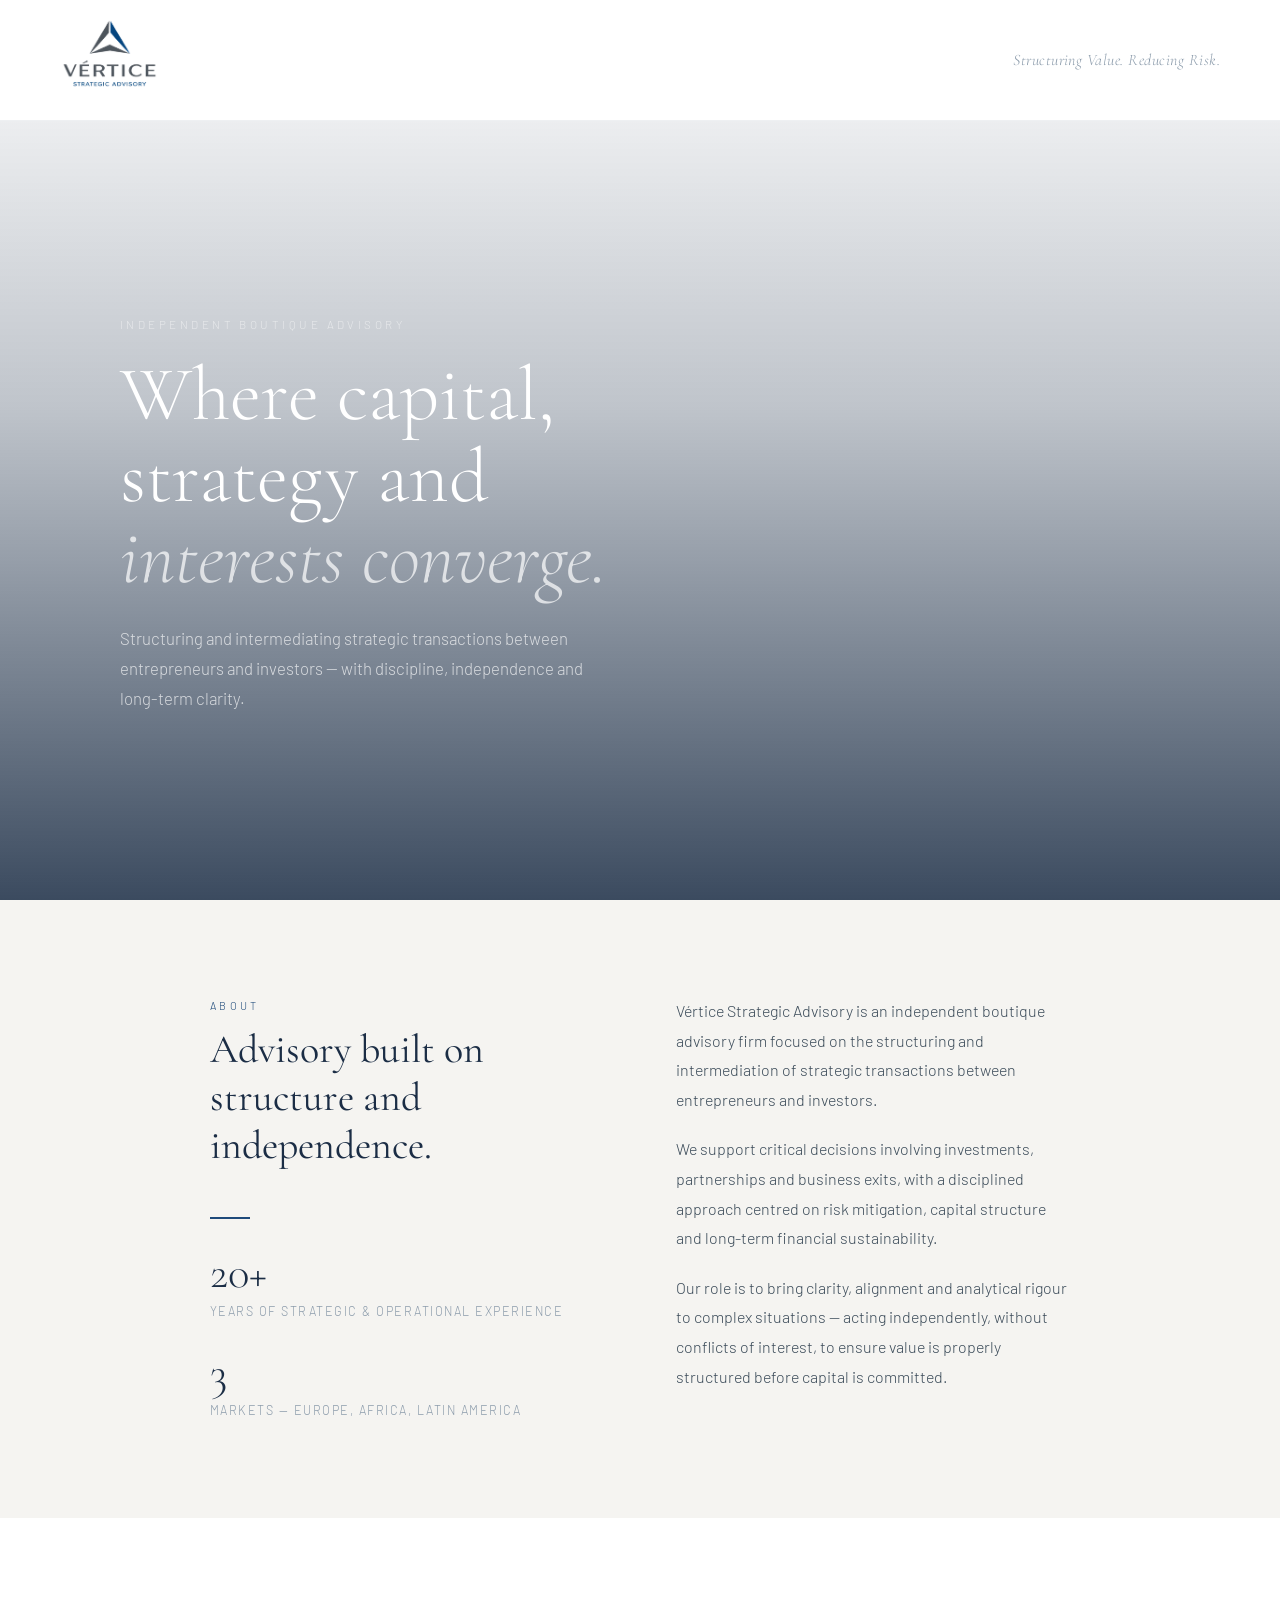
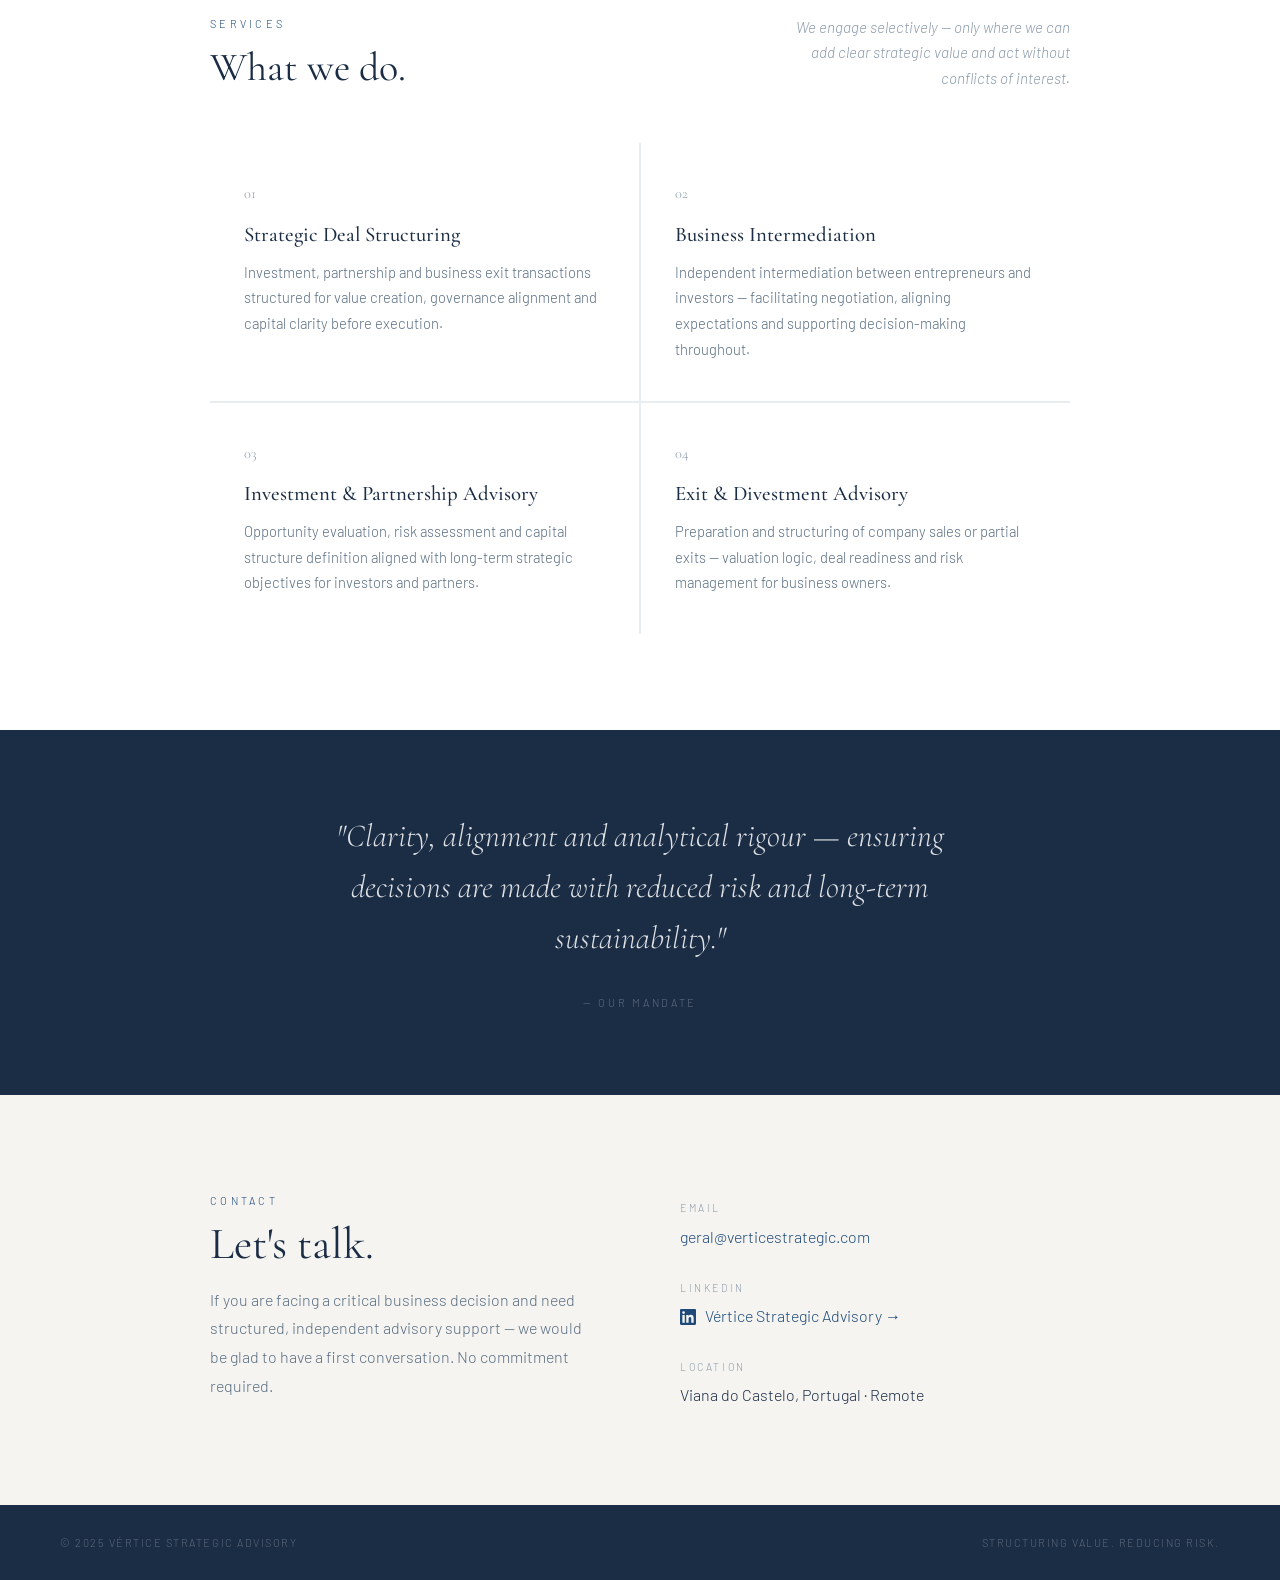
==== index.html @ b0cf9ca1 "Add files via upload" ====
<!DOCTYPE html>
<html lang="en">
<head>
  <meta charset="UTF-8" />
  <meta name="viewport" content="width=device-width, initial-scale=1.0" />
  <title>Vértice Strategic Advisory</title>
  <meta name="description" content="Independent boutique advisory focused on structuring and intermediating strategic transactions between entrepreneurs and investors." />
  <link rel="preconnect" href="https://fonts.googleapis.com" />
  <link rel="preconnect" href="https://fonts.gstatic.com" crossorigin />
  <link href="https://fonts.googleapis.com/css2?family=Cormorant+Garamond:ital,wght@0,300;0,400;0,500;1,300;1,400&family=Barlow:wght@300;400;500&display=swap" rel="stylesheet" />
  <style>
    *, *::before, *::after { box-sizing: border-box; margin: 0; padding: 0; }

    :root {
      --navy:    #1b2d45;
      --blue:    #1e4a7a;
      --steel:   #5a6e82;
      --slate:   #8a9aaa;
      --fog:     #e8edf2;
      --cream:   #f5f4f1;
      --white:   #ffffff;
      --charcoal:#3a4a58;
    }

    html { scroll-behavior: smooth; }

    body {
      background: var(--white);
      color: var(--charcoal);
      font-family: 'Barlow', sans-serif;
      font-weight: 300;
      font-size: 17px;
      line-height: 1.75;
      overflow-x: hidden;
    }

    /* ── NAV ── */
    nav {
      position: fixed;
      top: 0; left: 0; right: 0;
      z-index: 100;
      padding: 10px 60px;
      display: flex;
      align-items: center;
      justify-content: space-between;
      background: #ffffff;
      border-bottom: 1px solid rgba(90,110,130,0.1);
      animation: fadeDown 0.8s ease forwards;
    }

    .nav-logo {
      display: flex;
      align-items: center;
      text-decoration: none;
    }

    .nav-logo img {
      height: 100px;
      width: auto;
      display: block;
    }

    .nav-tagline {
      font-family: 'Cormorant Garamond', serif;
      font-weight: 300;
      font-size: 1rem;
      font-style: italic;
      color: var(--slate);
      letter-spacing: 0.03em;
    }

    /* ── HERO ── */
    .hero {
      position: relative;
      height: 100vh;
      min-height: 640px;
      display: flex;
      align-items: flex-end;
      overflow: hidden;
    }

    .hero-img {
      position: absolute;
      inset: 0;
      background-image: url('https://images.unsplash.com/photo-1486406146926-c627a92ad1ab?w=1800&q=80&fit=crop');
      background-size: cover;
      background-position: center 30%;
      transform: scale(1.05);
      animation: zoomOut 9s ease forwards;
    }

    .hero-overlay {
      position: absolute;
      inset: 0;
      background: linear-gradient(
        to bottom,
        rgba(255,255,255,0.04) 0%,
        rgba(27,45,69,0.28) 45%,
        rgba(27,45,69,0.86) 100%
      );
    }

    .hero-content {
      position: relative;
      z-index: 2;
      padding: 0 60px 90px;
      max-width: 860px;
      opacity: 0;
      animation: fadeUp 1.2s ease 0.5s forwards;
    }

    .hero-label {
      font-size: 0.72rem;
      letter-spacing: 0.3em;
      text-transform: uppercase;
      color: rgba(255,255,255,0.55);
      margin-bottom: 20px;
    }

    .hero-headline {
      font-family: 'Cormorant Garamond', serif;
      font-weight: 300;
      font-size: clamp(3rem, 6vw, 5.2rem);
      line-height: 1.06;
      color: var(--white);
      margin-bottom: 26px;
    }

    .hero-headline em {
      font-style: italic;
      color: rgba(255,255,255,0.7);
    }

    .hero-body {
      font-size: 1.05rem;
      color: rgba(255,255,255,0.7);
      max-width: 480px;
      line-height: 1.78;
    }

    /* ── SECTIONS ── */
    section { padding: 96px 60px; }

    .section-label {
      font-size: 0.68rem;
      letter-spacing: 0.3em;
      text-transform: uppercase;
      color: var(--blue);
      margin-bottom: 10px;
    }

    .section-title {
      font-family: 'Cormorant Garamond', serif;
      font-weight: 400;
      font-size: 2.5rem;
      color: var(--navy);
      margin-bottom: 48px;
      line-height: 1.2;
    }

    /* ── ABOUT ── */
    .about { background: var(--cream); }

    .about-inner {
      max-width: 860px;
      margin: 0 auto;
      display: grid;
      grid-template-columns: 1fr 1fr;
      gap: 72px;
      align-items: start;
    }

    .rule {
      width: 40px;
      height: 2px;
      background: var(--blue);
      margin: 24px 0 32px;
    }

    .stat-row { display: flex; flex-direction: column; gap: 28px; }

    .stat-number {
      font-family: 'Cormorant Garamond', serif;
      font-size: 2.8rem;
      font-weight: 300;
      color: var(--navy);
      line-height: 1;
    }

    .stat-desc {
      font-size: 0.78rem;
      letter-spacing: 0.12em;
      text-transform: uppercase;
      color: var(--slate);
      margin-top: 5px;
    }

    .about-right p {
      font-size: 1rem;
      color: var(--charcoal);
      line-height: 1.85;
      margin-bottom: 20px;
    }

    .about-right p:last-child { margin-bottom: 0; }

    /* ── SERVICES ── */
    .services { background: var(--white); }

    .services-inner { max-width: 860px; margin: 0 auto; }

    .services-header {
      display: flex;
      align-items: flex-end;
      justify-content: space-between;
      margin-bottom: 52px;
      gap: 40px;
    }

    .services-header .section-title { margin-bottom: 0; }

    .services-note {
      font-size: 0.95rem;
      color: var(--slate);
      max-width: 300px;
      line-height: 1.68;
      text-align: right;
      font-style: italic;
    }

    .service-grid {
      display: grid;
      grid-template-columns: 1fr 1fr;
      gap: 2px;
      background: var(--fog);
    }

    .service-card {
      background: var(--white);
      padding: 38px 34px;
      transition: background 0.2s;
    }

    .service-card:hover { background: var(--cream); }

    .service-num {
      font-family: 'Cormorant Garamond', serif;
      font-size: 0.9rem;
      color: var(--slate);
      margin-bottom: 14px;
    }

    .service-name {
      font-family: 'Cormorant Garamond', serif;
      font-weight: 500;
      font-size: 1.3rem;
      color: var(--navy);
      margin-bottom: 12px;
      line-height: 1.3;
    }

    .service-desc {
      font-size: 0.92rem;
      color: var(--steel);
      line-height: 1.75;
    }

    /* ── MANDATE ── */
    .mandate {
      background: var(--navy);
      padding: 80px 60px;
      text-align: center;
    }

    .mandate blockquote {
      font-family: 'Cormorant Garamond', serif;
      font-weight: 300;
      font-size: clamp(1.4rem, 3vw, 2rem);
      line-height: 1.6;
      color: rgba(255,255,255,0.85);
      font-style: italic;
      max-width: 700px;
      margin: 0 auto 22px;
    }

    .mandate cite {
      font-family: 'Barlow', sans-serif;
      font-style: normal;
      font-size: 0.68rem;
      letter-spacing: 0.25em;
      text-transform: uppercase;
      color: rgba(255,255,255,0.3);
    }

    /* ── CONTACT ── */
    .contact { background: var(--cream); }

    .contact-inner {
      max-width: 860px;
      margin: 0 auto;
      display: grid;
      grid-template-columns: 1fr 1fr;
      gap: 80px;
      align-items: start;
    }

    .contact h2 {
      font-family: 'Cormorant Garamond', serif;
      font-weight: 400;
      font-size: 2.8rem;
      color: var(--navy);
      line-height: 1.1;
      margin-bottom: 16px;
    }

    .contact-sub {
      font-size: 1rem;
      color: var(--steel);
      line-height: 1.8;
    }

    .contact-details {
      padding-top: 8px;
      display: flex;
      flex-direction: column;
      gap: 28px;
    }

    .c-label {
      font-size: 0.65rem;
      letter-spacing: 0.25em;
      text-transform: uppercase;
      color: var(--slate);
      margin-bottom: 5px;
    }

    .c-value {
      font-size: 1rem;
      color: var(--navy);
    }

    .c-value a {
      color: var(--blue);
      text-decoration: none;
      transition: color 0.2s;
    }

    .c-value a:hover { color: var(--navy); }

    .li-icon {
      display: inline-block;
      vertical-align: middle;
      margin-right: 6px;
      margin-top: -2px;
    }

    /* ── FOOTER ── */
    footer {
      background: var(--navy);
      padding: 28px 60px;
      display: flex;
      justify-content: space-between;
      align-items: center;
      gap: 20px;
      flex-wrap: wrap;
    }

    footer span {
      font-size: 0.68rem;
      letter-spacing: 0.14em;
      text-transform: uppercase;
      color: rgba(255,255,255,0.28);
    }

    /* ── ANIMATIONS ── */
    @keyframes fadeDown {
      from { opacity: 0; transform: translateY(-10px); }
      to   { opacity: 1; transform: translateY(0); }
    }
    @keyframes fadeUp {
      from { opacity: 0; transform: translateY(24px); }
      to   { opacity: 1; transform: translateY(0); }
    }
    @keyframes zoomOut {
      from { transform: scale(1.05); }
      to   { transform: scale(1); }
    }

    .reveal {
      opacity: 0;
      transform: translateY(22px);
      transition: opacity 0.85s ease, transform 0.85s ease;
    }
    .reveal.visible { opacity: 1; transform: translateY(0); }

    /* ── RESPONSIVE ── */
    @media (max-width: 700px) {
      nav { padding: 12px 24px; }
      .nav-tagline { display: none; }
      .nav-logo img { height: 80px; }
      section { padding: 64px 24px; }
      .hero-content { padding: 0 24px 60px; }
      .about-inner,
      .contact-inner { grid-template-columns: 1fr; gap: 40px; }
      .service-grid { grid-template-columns: 1fr; }
      .services-header { flex-direction: column; align-items: flex-start; }
      .services-note { text-align: left; }
      .mandate { padding: 60px 24px; }
      footer { padding: 24px; flex-direction: column; align-items: flex-start; gap: 8px; }
    }
  </style>
</head>
<body>

  <!-- NAV -->
  <nav>
    <a class="nav-logo" href="#">
      <img src="logo.png" alt="Vértice Strategic Advisory" />
    </a>
    <span class="nav-tagline">Structuring Value. Reducing Risk.</span>
  </nav>

  <!-- HERO -->
  <section class="hero">
    <div class="hero-img"></div>
    <div class="hero-overlay"></div>
    <div class="hero-content">
      <p class="hero-label">Independent Boutique Advisory</p>
      <h1 class="hero-headline">
        Where capital,<br/>strategy and<br/><em>interests converge.</em>
      </h1>
      <p class="hero-body">
        Structuring and intermediating strategic transactions between entrepreneurs and investors — with discipline, independence and long-term clarity.
      </p>
    </div>
  </section>

  <!-- ABOUT -->
  <section class="about">
    <div class="about-inner reveal">
      <div>
        <p class="section-label">About</p>
        <h2 class="section-title">Advisory built on structure and independence.</h2>
        <div class="rule"></div>
        <div class="stat-row">
          <div>
            <div class="stat-number">20+</div>
            <div class="stat-desc">Years of strategic & operational experience</div>
          </div>
          <div>
            <div class="stat-number">3</div>
            <div class="stat-desc">Markets — Europe, Africa, Latin America</div>
          </div>
        </div>
      </div>
      <div class="about-right">
        <p>Vértice Strategic Advisory is an independent boutique advisory firm focused on the structuring and intermediation of strategic transactions between entrepreneurs and investors.</p>
        <p>We support critical decisions involving investments, partnerships and business exits, with a disciplined approach centred on risk mitigation, capital structure and long-term financial sustainability.</p>
        <p>Our role is to bring clarity, alignment and analytical rigour to complex situations — acting independently, without conflicts of interest, to ensure value is properly structured before capital is committed.</p>
      </div>
    </div>
  </section>

  <!-- SERVICES -->
  <section class="services">
    <div class="services-inner reveal">
      <div class="services-header">
        <div>
          <p class="section-label">Services</p>
          <h2 class="section-title">What we do.</h2>
        </div>
        <p class="services-note">We engage selectively — only where we can add clear strategic value and act without conflicts of interest.</p>
      </div>
      <div class="service-grid">
        <div class="service-card">
          <div class="service-num">01</div>
          <div class="service-name">Strategic Deal Structuring</div>
          <p class="service-desc">Investment, partnership and business exit transactions structured for value creation, governance alignment and capital clarity before execution.</p>
        </div>
        <div class="service-card">
          <div class="service-num">02</div>
          <div class="service-name">Business Intermediation</div>
          <p class="service-desc">Independent intermediation between entrepreneurs and investors — facilitating negotiation, aligning expectations and supporting decision-making throughout.</p>
        </div>
        <div class="service-card">
          <div class="service-num">03</div>
          <div class="service-name">Investment & Partnership Advisory</div>
          <p class="service-desc">Opportunity evaluation, risk assessment and capital structure definition aligned with long-term strategic objectives for investors and partners.</p>
        </div>
        <div class="service-card">
          <div class="service-num">04</div>
          <div class="service-name">Exit & Divestment Advisory</div>
          <p class="service-desc">Preparation and structuring of company sales or partial exits — valuation logic, deal readiness and risk management for business owners.</p>
        </div>
      </div>
    </div>
  </section>

  <!-- QUOTE -->
  <div class="mandate reveal">
    <blockquote>"Clarity, alignment and analytical rigour — ensuring decisions are made with reduced risk and long-term sustainability."</blockquote>
    <cite>— Our Mandate</cite>
  </div>

  <!-- CONTACT -->
  <section class="contact">
    <div class="contact-inner reveal">
      <div>
        <p class="section-label">Contact</p>
        <h2>Let's talk.</h2>
        <p class="contact-sub">If you are facing a critical business decision and need structured, independent advisory support — we would be glad to have a first conversation. No commitment required.</p>
      </div>
      <div class="contact-details">
        <div>
          <div class="c-label">Email</div>
          <div class="c-value">
            <a href="mailto:geral@verticestrategic.com">geral@verticestrategic.com</a>
          </div>
        </div>
        <div>
          <div class="c-label">LinkedIn</div>
          <div class="c-value">
            <a href="https://www.linkedin.com/company/v%C3%A9rtice-strategic-advisory" target="_blank" rel="noopener">
              <svg class="li-icon" width="16" height="16" viewBox="0 0 24 24" fill="#1e4a7a" xmlns="http://www.w3.org/2000/svg">
                <path d="M20.447 20.452h-3.554v-5.569c0-1.328-.027-3.037-1.852-3.037-1.853 0-2.136 1.445-2.136 2.939v5.667H9.351V9h3.414v1.561h.046c.477-.9 1.637-1.85 3.37-1.85 3.601 0 4.267 2.37 4.267 5.455v6.286zM5.337 7.433a2.062 2.062 0 01-2.063-2.065 2.064 2.064 0 112.063 2.065zm1.782 13.019H3.555V9h3.564v11.452zM22.225 0H1.771C.792 0 0 .774 0 1.729v20.542C0 23.227.792 24 1.771 24h20.451C23.2 24 24 23.227 24 22.271V1.729C24 .774 23.2 0 22.222 0h.003z"/>
              </svg>
              Vértice Strategic Advisory →
            </a>
          </div>
        </div>
        <div>
          <div class="c-label">Location</div>
          <div class="c-value">Viana do Castelo, Portugal · Remote</div>
        </div>
      </div>
    </div>
  </section>

  <!-- FOOTER -->
  <footer>
    <span>© 2025 Vértice Strategic Advisory</span>
    <span>Structuring Value. Reducing Risk.</span>
  </footer>

  <script>
    const reveals = document.querySelectorAll('.reveal');
    const obs = new IntersectionObserver((entries) => {
      entries.forEach(e => {
        if (e.isIntersecting) { e.target.classList.add('visible'); obs.unobserve(e.target); }
      });
    }, { threshold: 0.1 });
    reveals.forEach(el => obs.observe(el));
  </script>

</body>
</html>
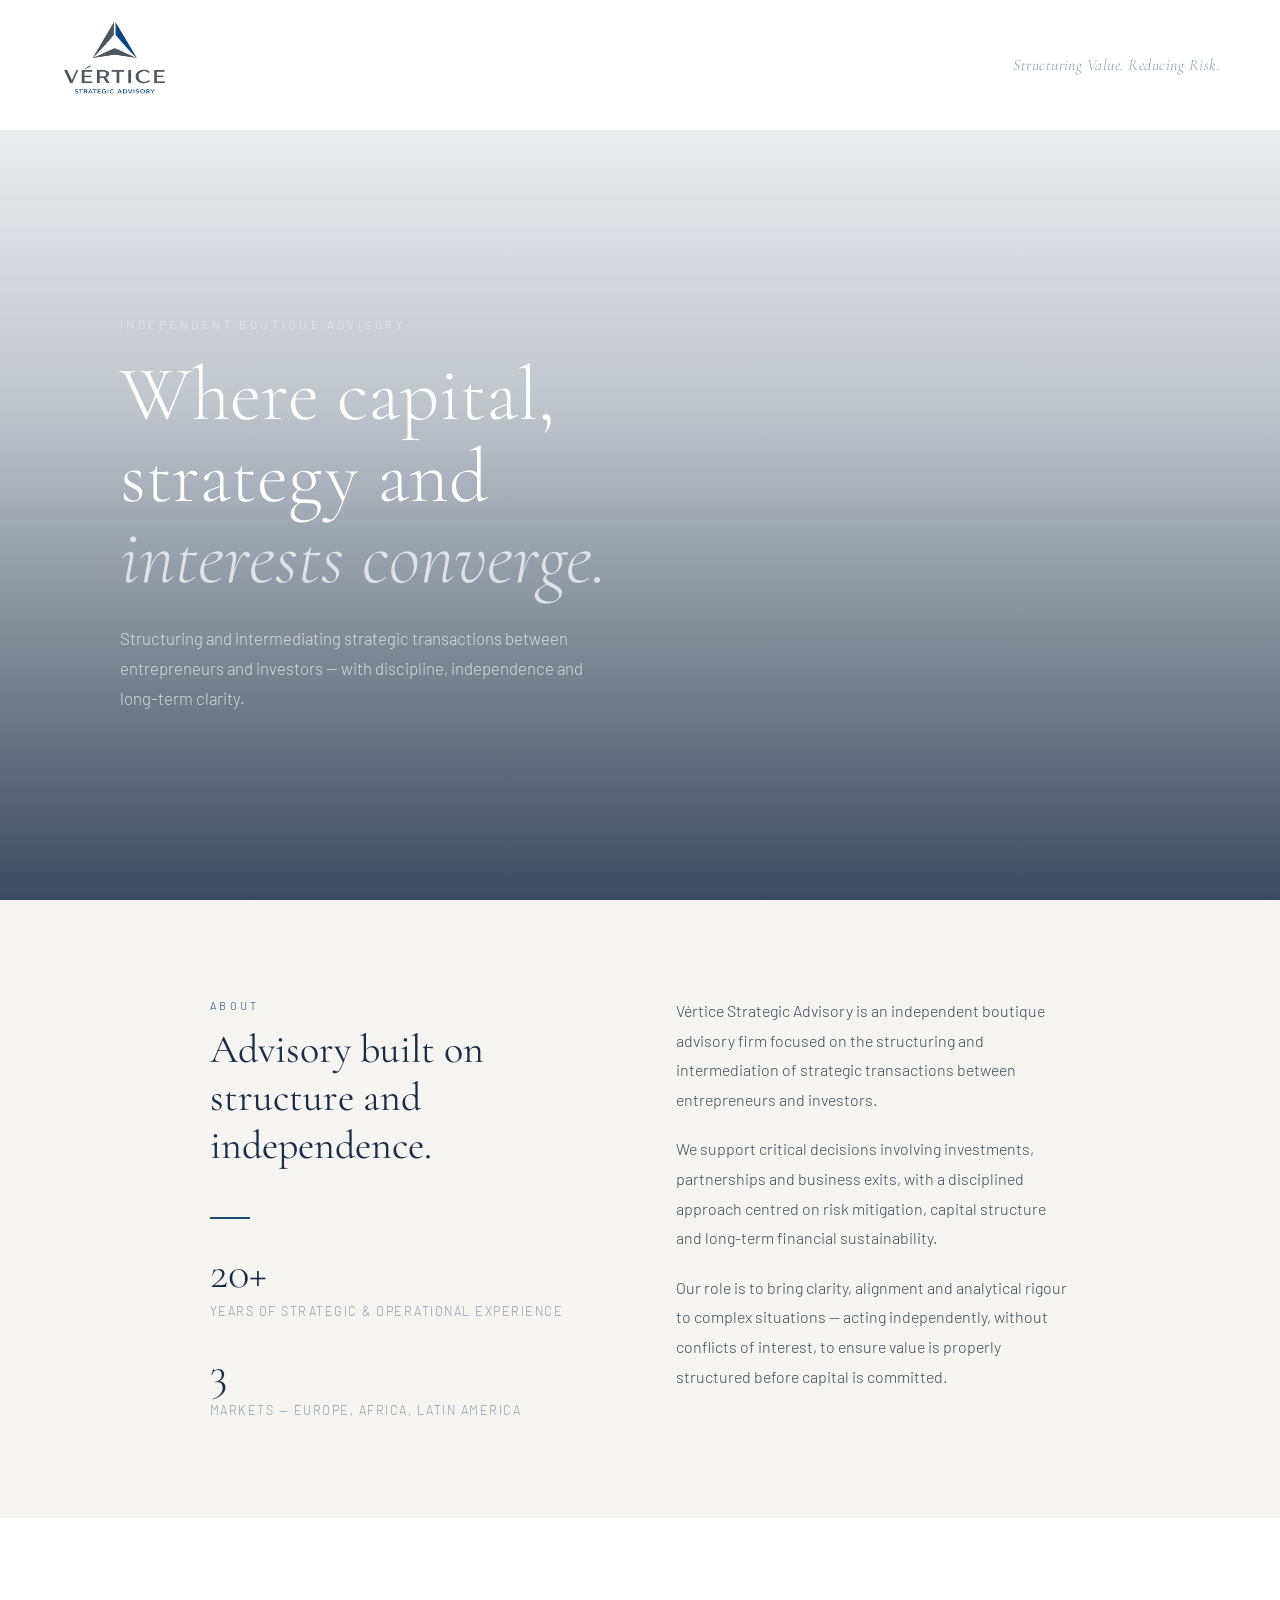
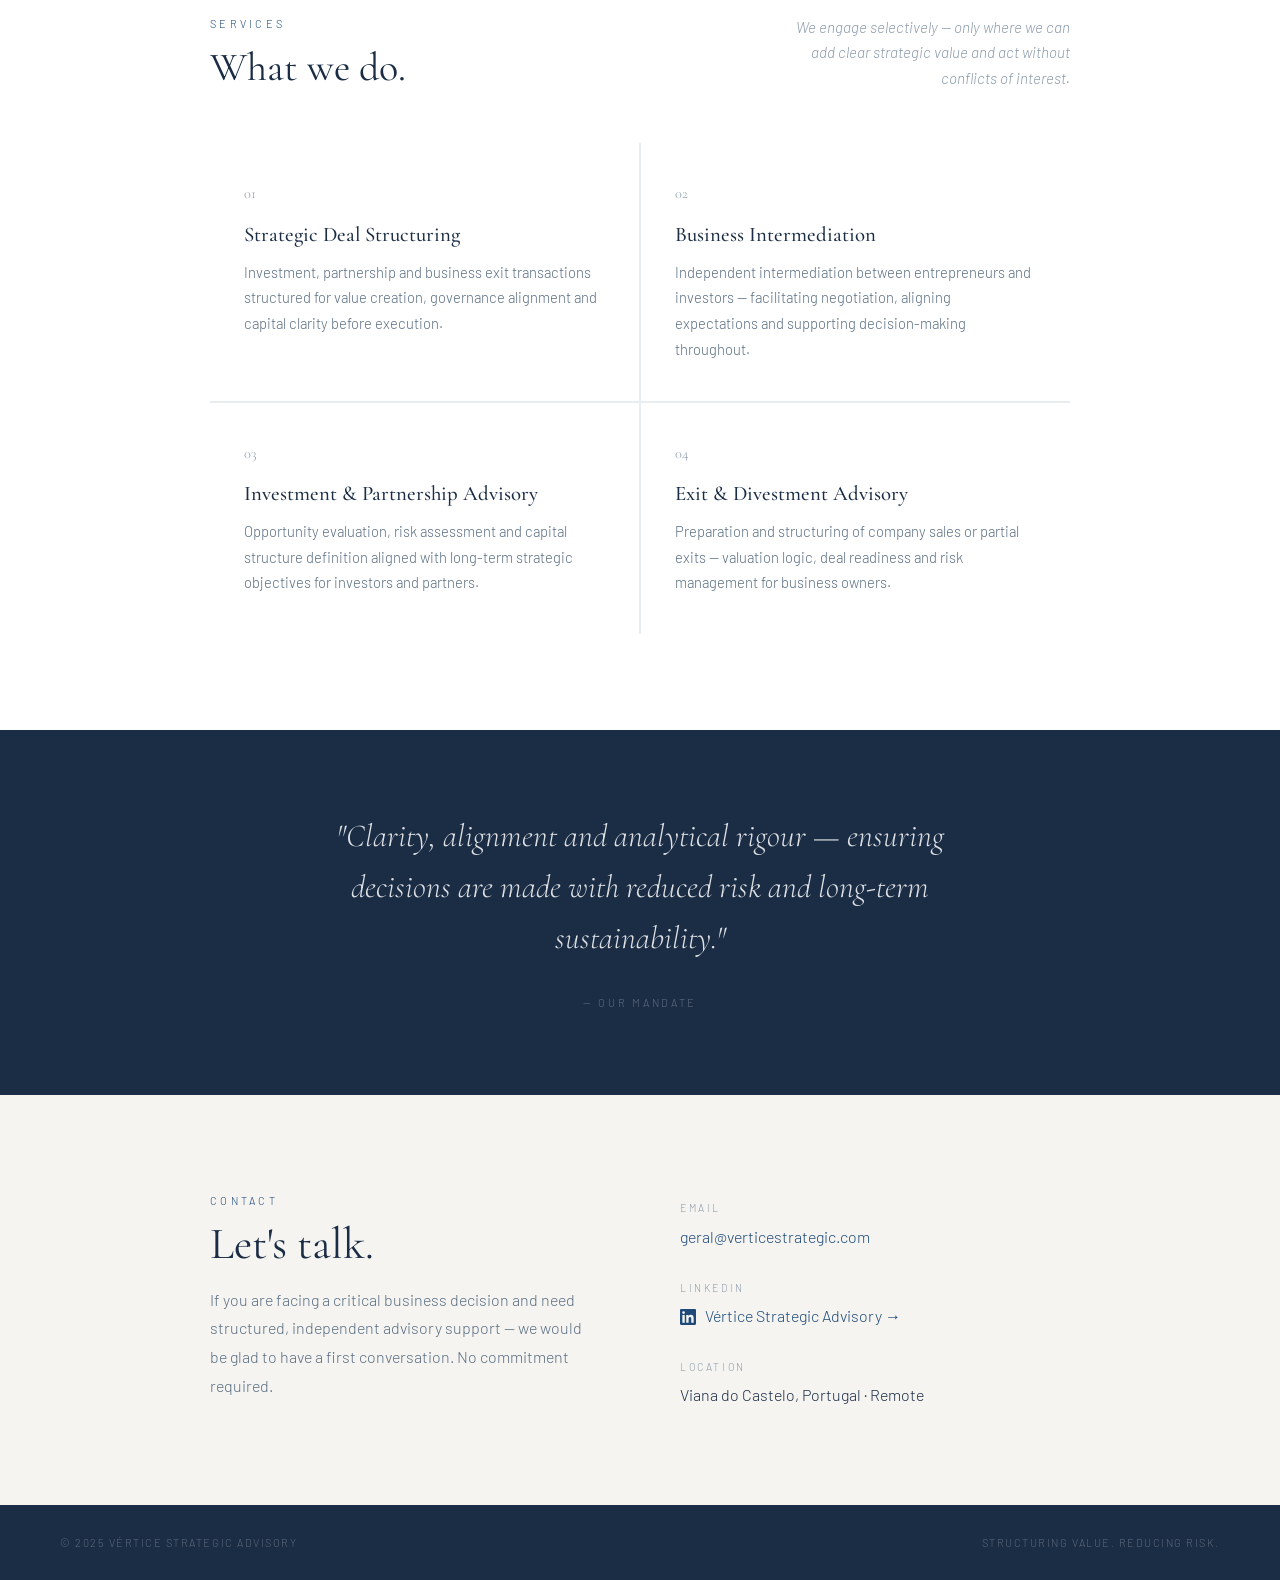
==== commit 81c249e7: "Add files via upload" ====
--- a/index.html
+++ b/index.html
@@ -55,7 +55,7 @@
     }
 
     .nav-logo img {
-      height: 100px;
+      height: 110px;
       width: auto;
       display: block;
     }
@@ -77,6 +77,7 @@
       display: flex;
       align-items: flex-end;
       overflow: hidden;
+      padding-top: 130px;
     }
 
     .hero-img {
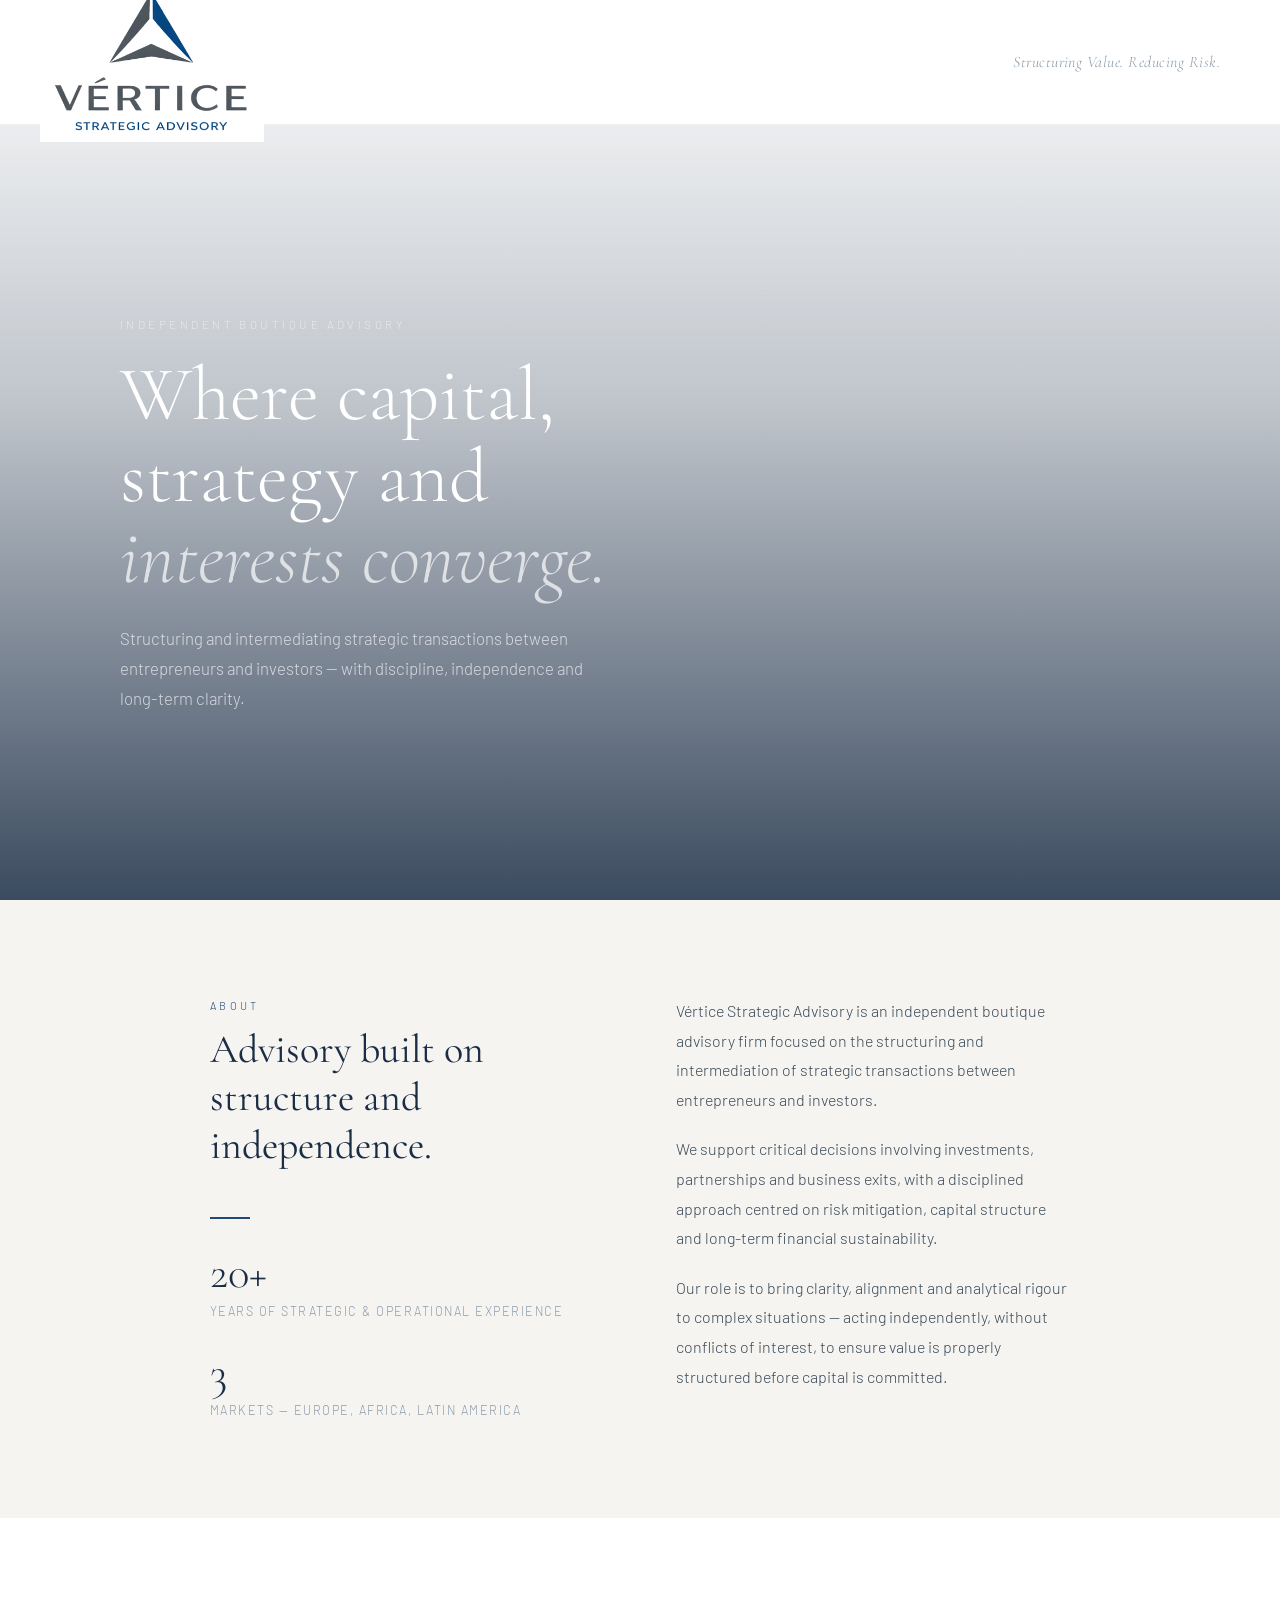
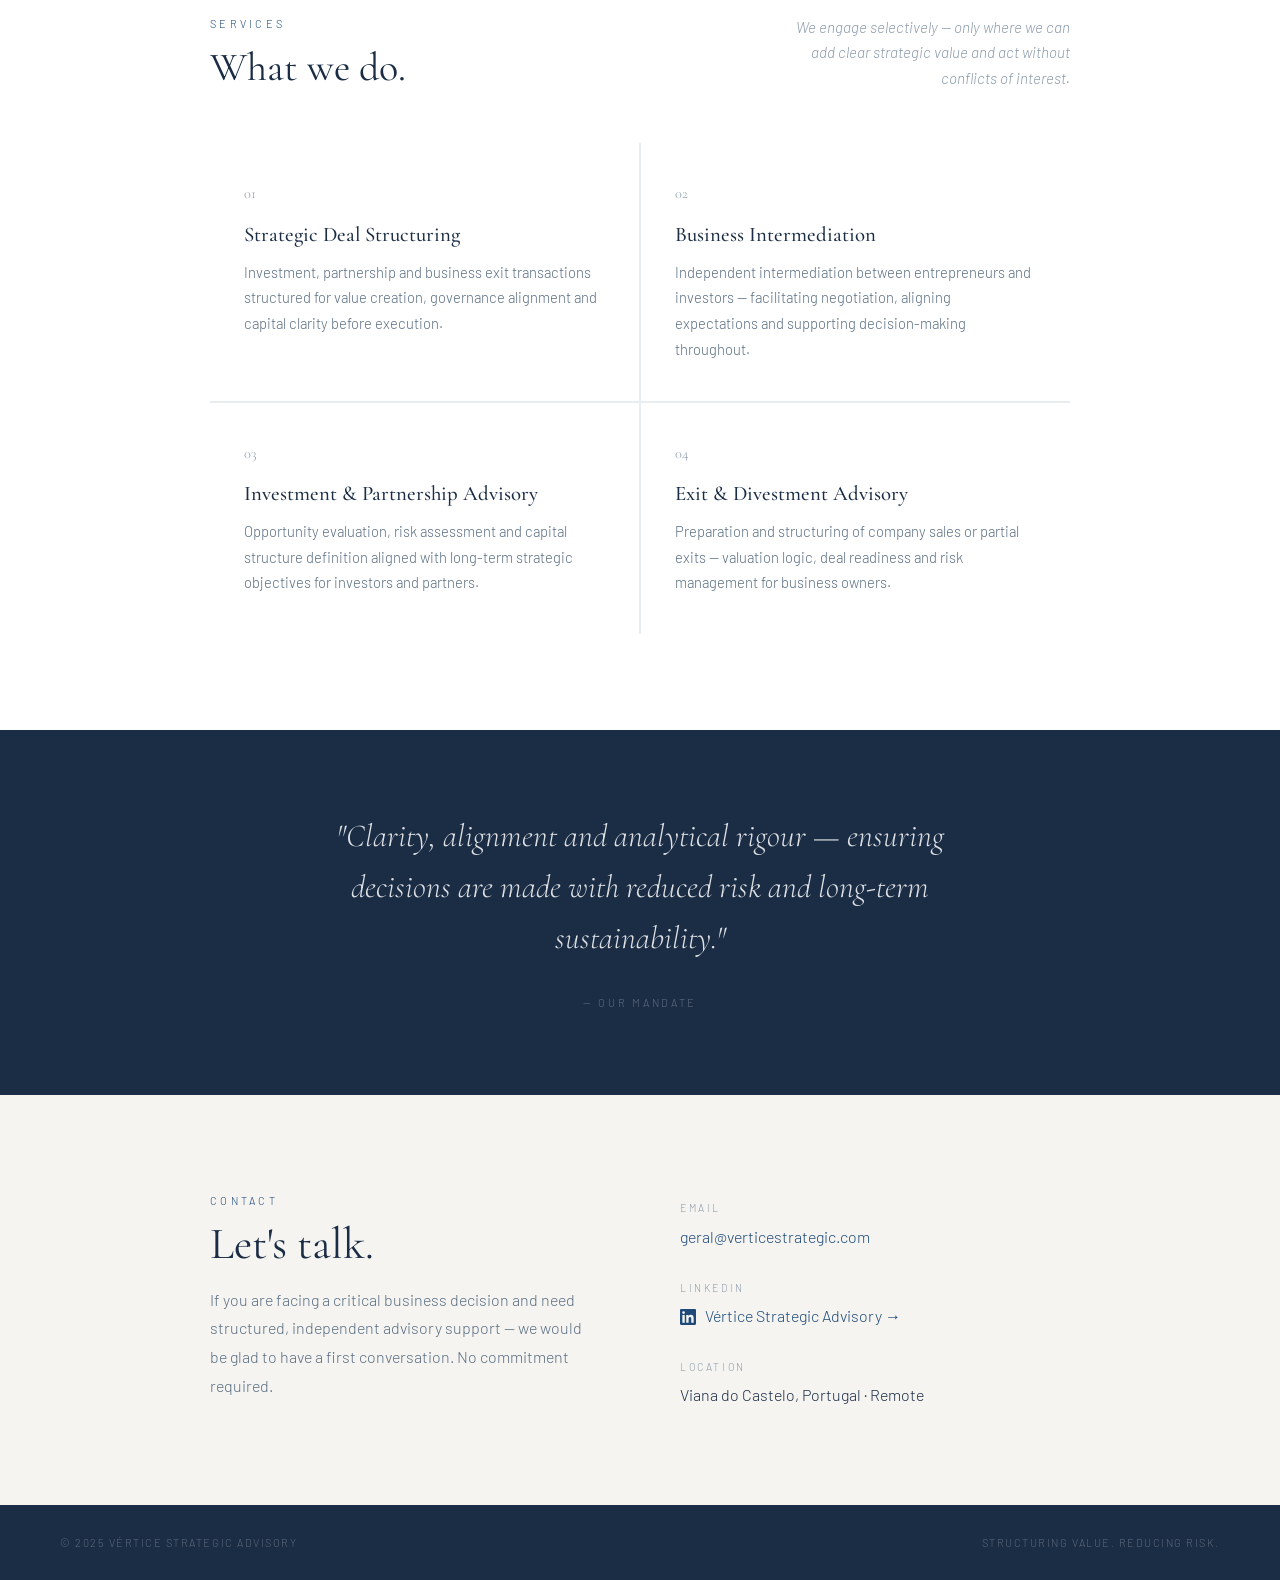
==== commit e183aa86: "Add files via upload" ====
--- a/index.html
+++ b/index.html
@@ -55,9 +55,11 @@
     }
 
     .nav-logo img {
-      height: 110px;
+      height: 160px;
       width: auto;
       display: block;
+      margin: -28px -20px;
+      object-fit: cover;
     }
 
     .nav-tagline {
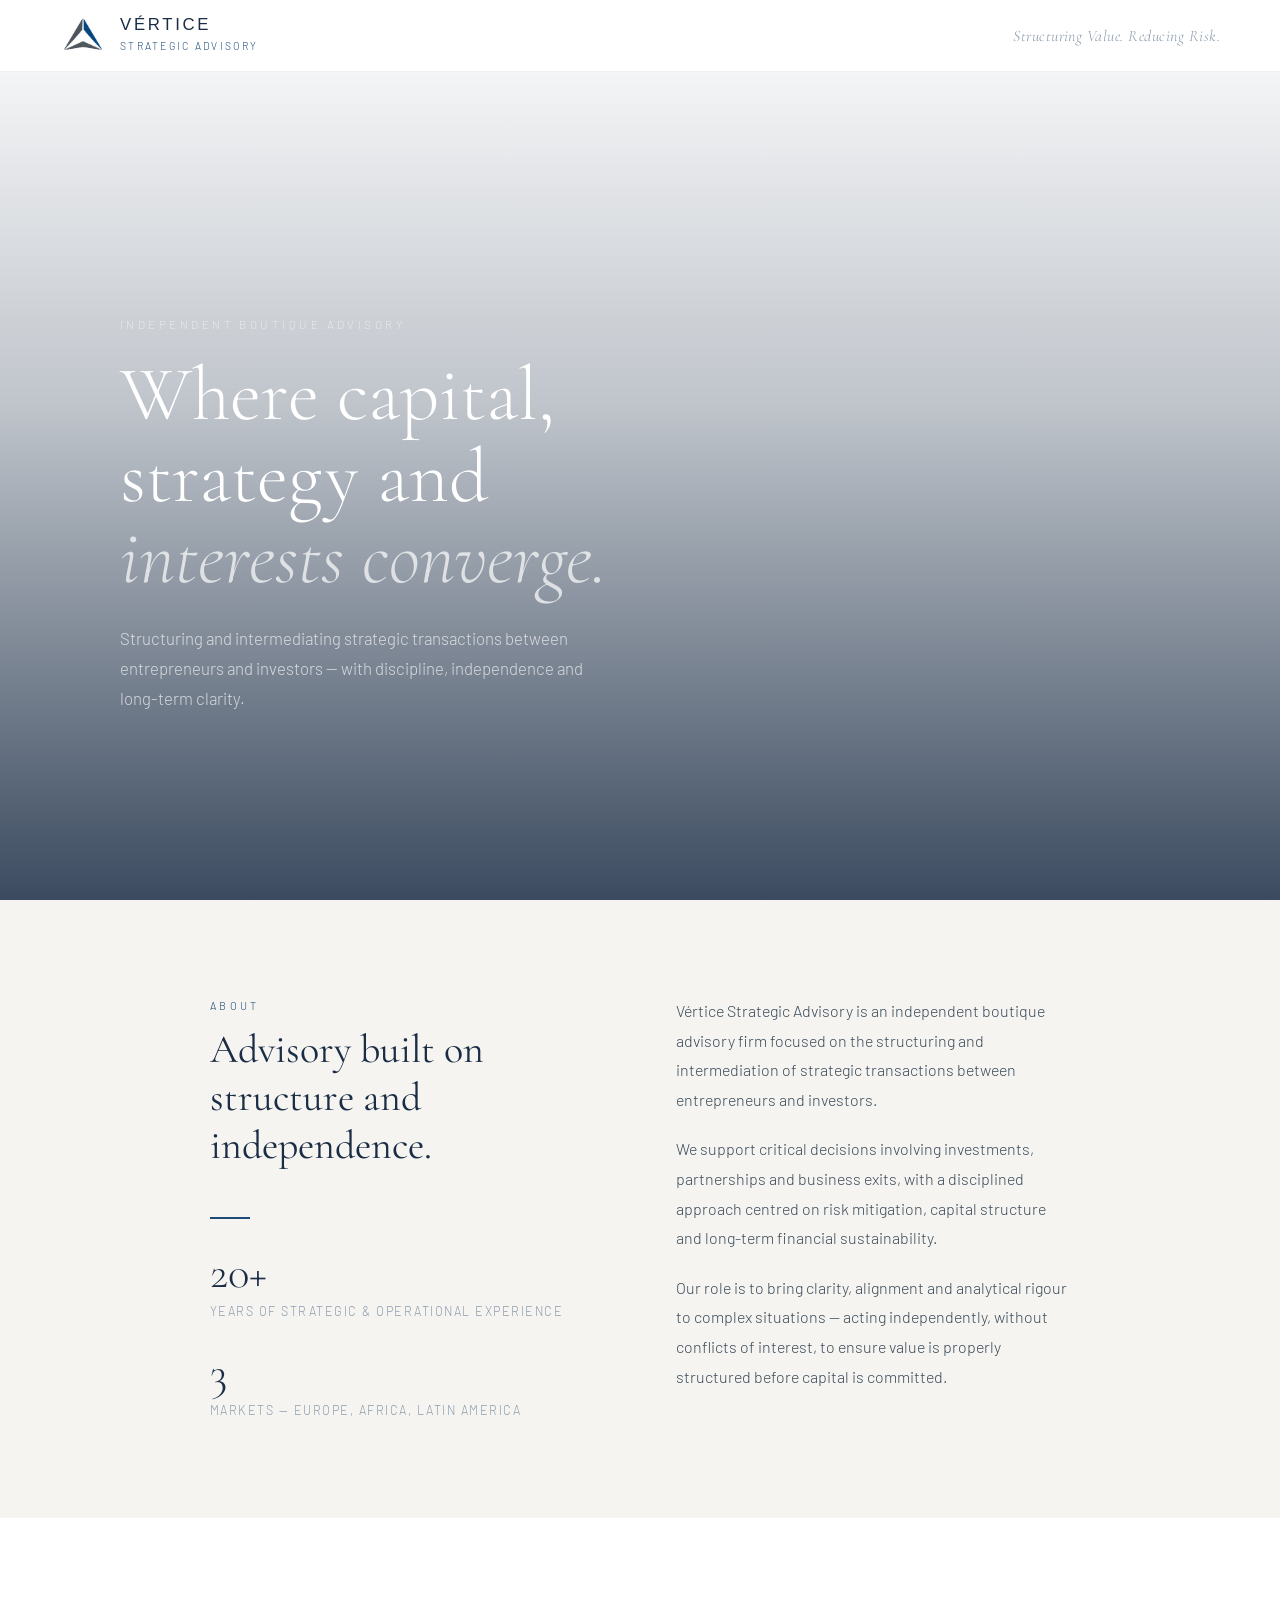
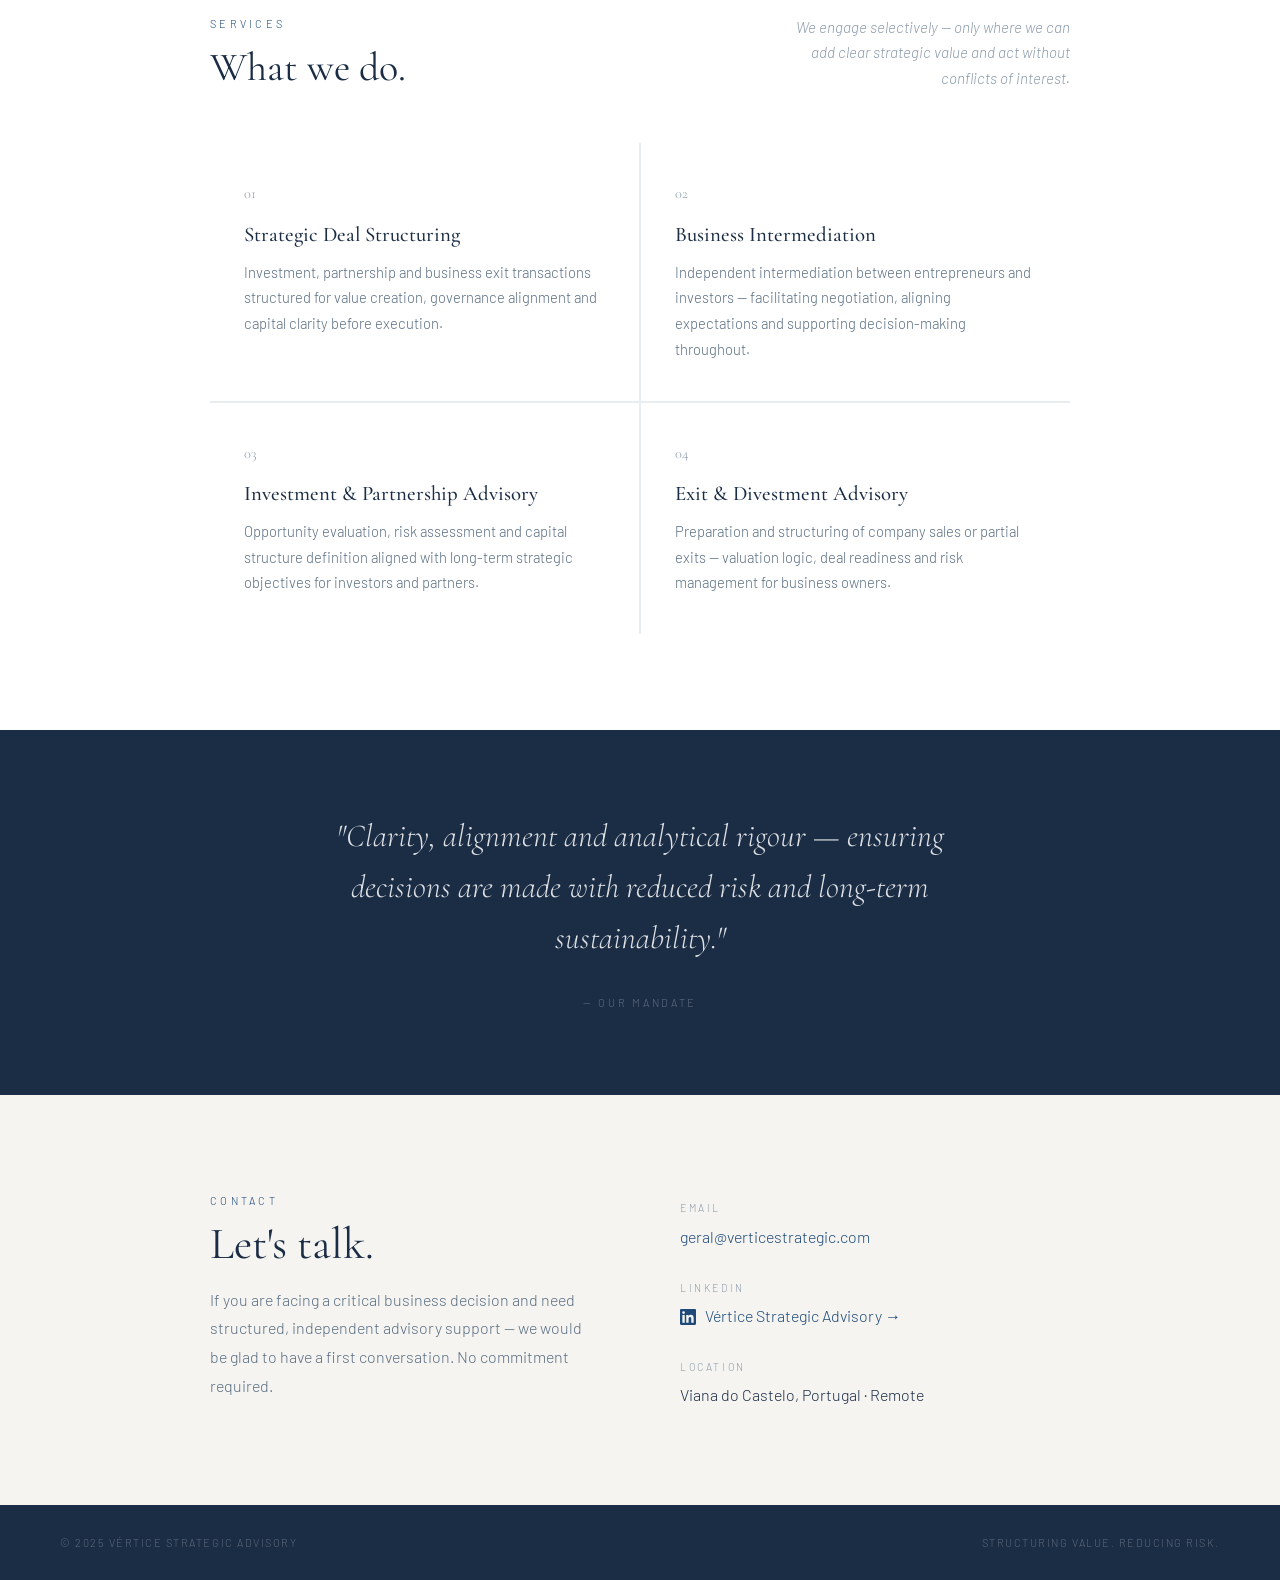
==== commit b94938bc: "Add files via upload" ====
--- a/index.html
+++ b/index.html
@@ -39,7 +39,8 @@
       position: fixed;
       top: 0; left: 0; right: 0;
       z-index: 100;
-      padding: 10px 60px;
+      padding: 0 60px;
+      height: 72px;
       display: flex;
       align-items: center;
       justify-content: space-between;
@@ -51,15 +52,40 @@
     .nav-logo {
       display: flex;
       align-items: center;
+      gap: 14px;
       text-decoration: none;
     }
 
     .nav-logo img {
-      height: 160px;
+      height: 46px;
       width: auto;
       display: block;
-      margin: -28px -20px;
-      object-fit: cover;
+    }
+
+    .nav-brand {
+      display: flex;
+      flex-direction: column;
+      justify-content: center;
+    }
+
+    .nav-brand-name {
+      font-family: 'Barlow', sans-serif;
+      font-weight: 500;
+      font-size: 1.05rem;
+      letter-spacing: 0.16em;
+      text-transform: uppercase;
+      color: var(--navy);
+      line-height: 1.1;
+    }
+
+    .nav-brand-sub {
+      font-family: 'Barlow', sans-serif;
+      font-weight: 300;
+      font-size: 0.65rem;
+      letter-spacing: 0.22em;
+      text-transform: uppercase;
+      color: var(--blue);
+      margin-top: 3px;
     }
 
     .nav-tagline {
@@ -79,7 +105,7 @@
       display: flex;
       align-items: flex-end;
       overflow: hidden;
-      padding-top: 130px;
+      padding-top: 72px;
     }
 
     .hero-img {
@@ -400,7 +426,7 @@
     @media (max-width: 700px) {
       nav { padding: 12px 24px; }
       .nav-tagline { display: none; }
-      .nav-logo img { height: 80px; }
+      .nav-logo img { height: 36px; }
       section { padding: 64px 24px; }
       .hero-content { padding: 0 24px 60px; }
       .about-inner,
@@ -418,7 +444,11 @@
   <!-- NAV -->
   <nav>
     <a class="nav-logo" href="#">
-      <img src="logo.png" alt="Vértice Strategic Advisory" />
+      <img src="logo02.png" alt="Vértice" />
+      <div class="nav-brand">
+        <span class="nav-brand-name">Vértice</span>
+        <span class="nav-brand-sub">Strategic Advisory</span>
+      </div>
     </a>
     <span class="nav-tagline">Structuring Value. Reducing Risk.</span>
   </nav>
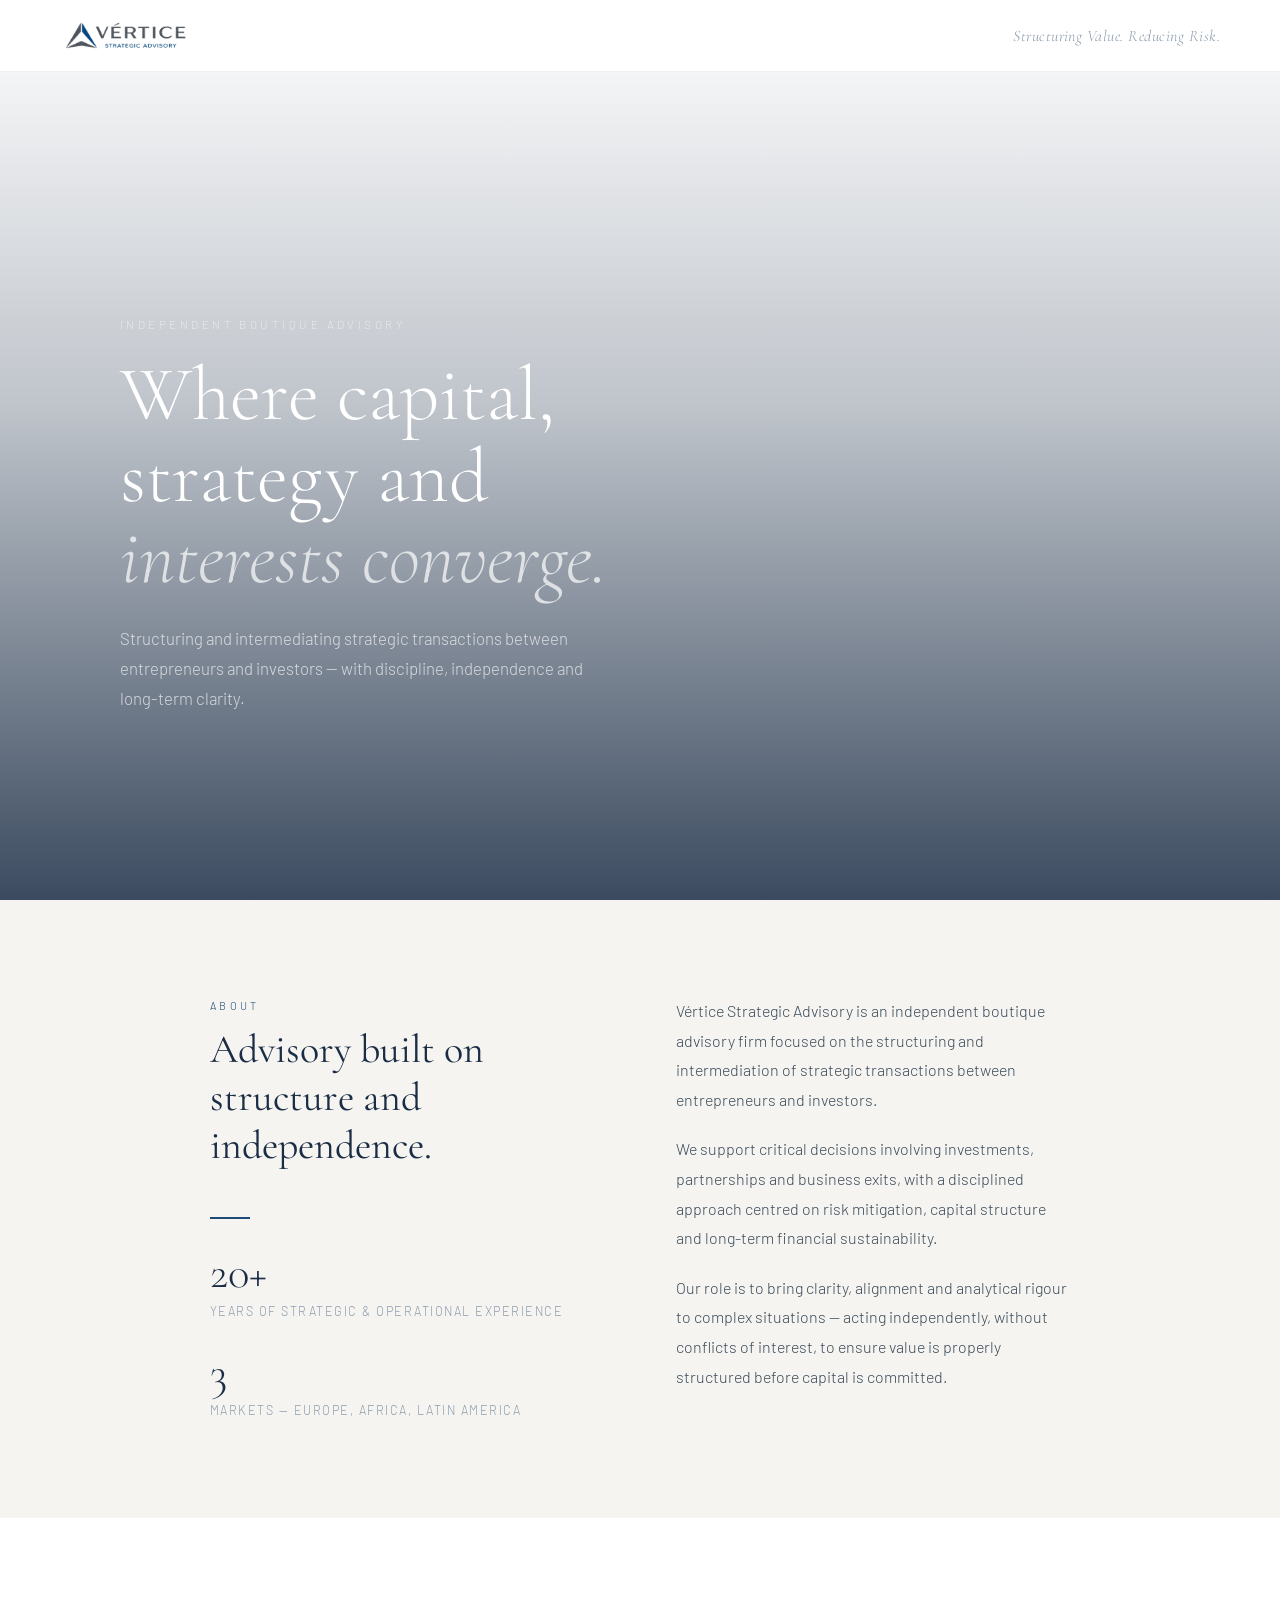
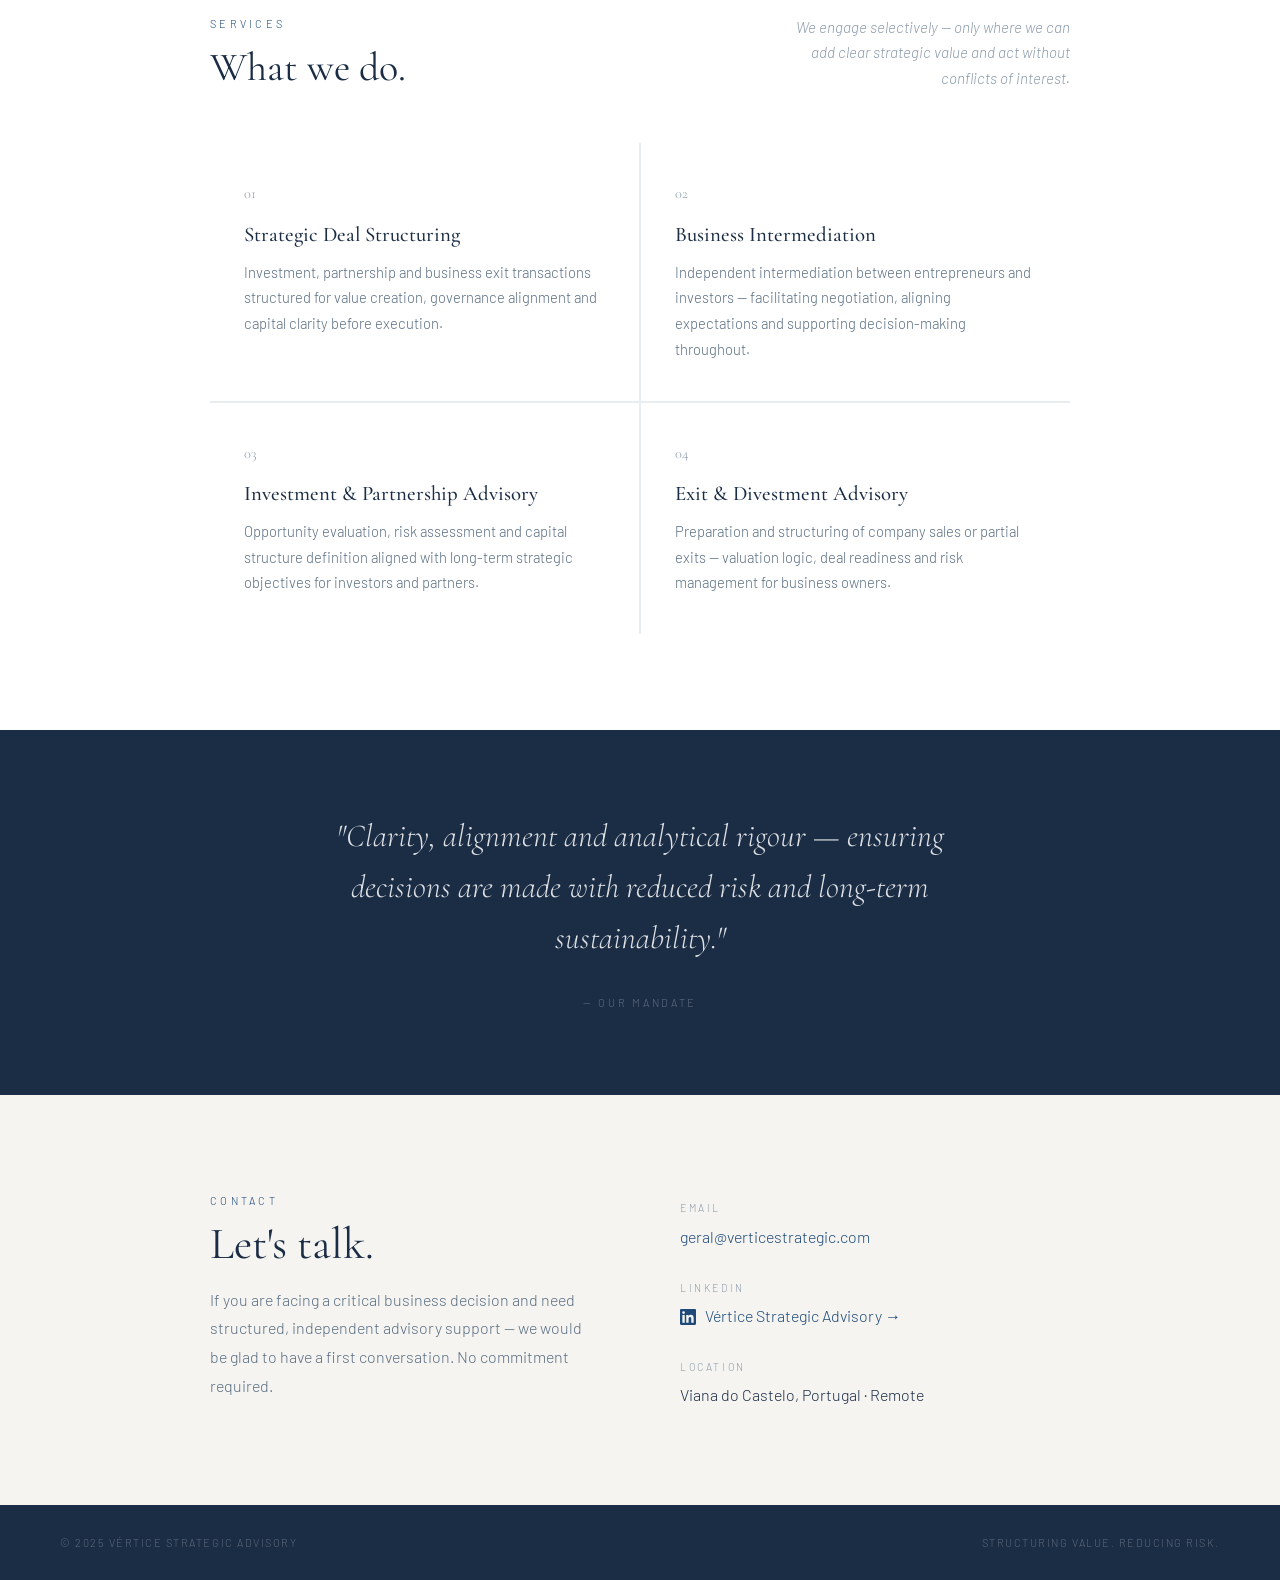
==== commit ca3f831b: "Add files via upload" ====
--- a/index.html
+++ b/index.html
@@ -52,40 +52,13 @@
     .nav-logo {
       display: flex;
       align-items: center;
-      gap: 14px;
       text-decoration: none;
     }
 
     .nav-logo img {
-      height: 46px;
+      height: 44px;
       width: auto;
       display: block;
-    }
-
-    .nav-brand {
-      display: flex;
-      flex-direction: column;
-      justify-content: center;
-    }
-
-    .nav-brand-name {
-      font-family: 'Barlow', sans-serif;
-      font-weight: 500;
-      font-size: 1.05rem;
-      letter-spacing: 0.16em;
-      text-transform: uppercase;
-      color: var(--navy);
-      line-height: 1.1;
-    }
-
-    .nav-brand-sub {
-      font-family: 'Barlow', sans-serif;
-      font-weight: 300;
-      font-size: 0.65rem;
-      letter-spacing: 0.22em;
-      text-transform: uppercase;
-      color: var(--blue);
-      margin-top: 3px;
     }
 
     .nav-tagline {
@@ -426,7 +399,7 @@
     @media (max-width: 700px) {
       nav { padding: 12px 24px; }
       .nav-tagline { display: none; }
-      .nav-logo img { height: 36px; }
+      .nav-logo img { height: 34px; }
       section { padding: 64px 24px; }
       .hero-content { padding: 0 24px 60px; }
       .about-inner,
@@ -444,11 +417,7 @@
   <!-- NAV -->
   <nav>
     <a class="nav-logo" href="#">
-      <img src="logo02.png" alt="Vértice" />
-      <div class="nav-brand">
-        <span class="nav-brand-name">Vértice</span>
-        <span class="nav-brand-sub">Strategic Advisory</span>
-      </div>
+      <img src="logo.png" alt="Vértice Strategic Advisory" />
     </a>
     <span class="nav-tagline">Structuring Value. Reducing Risk.</span>
   </nav>
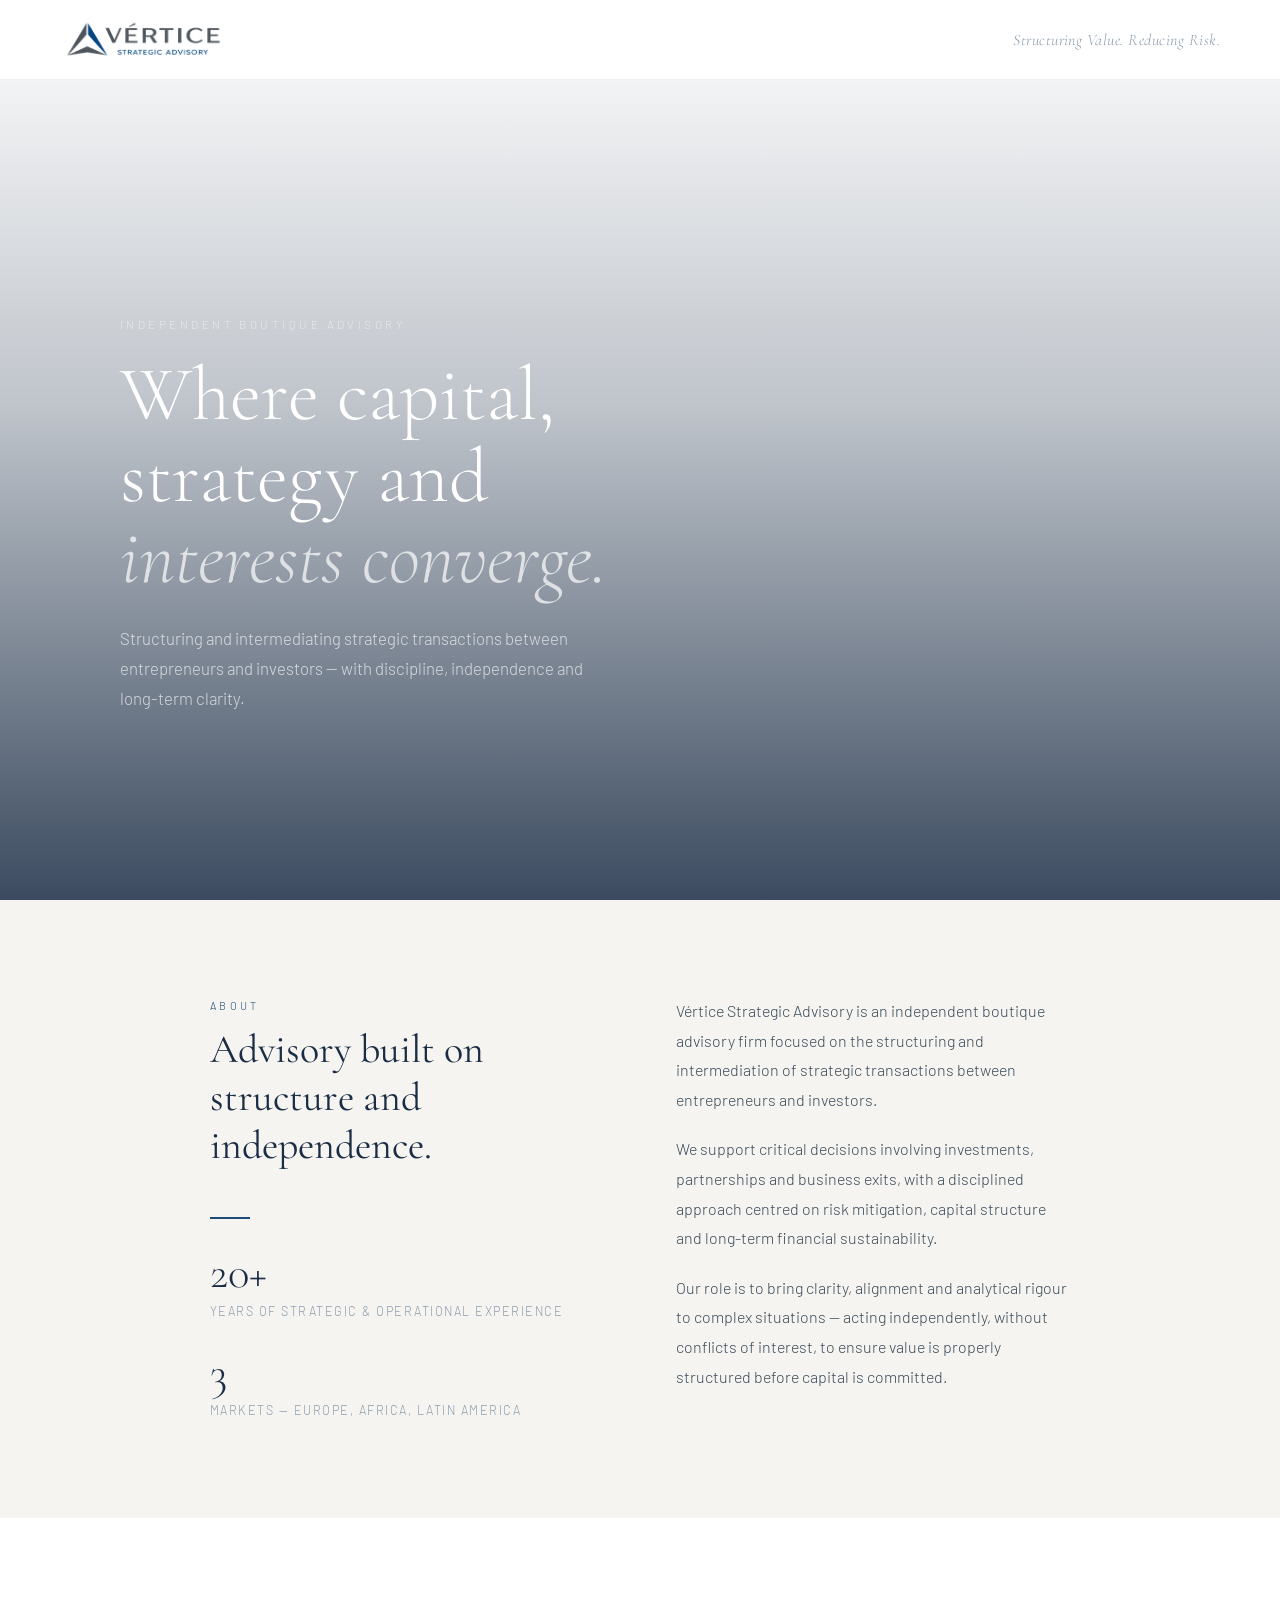
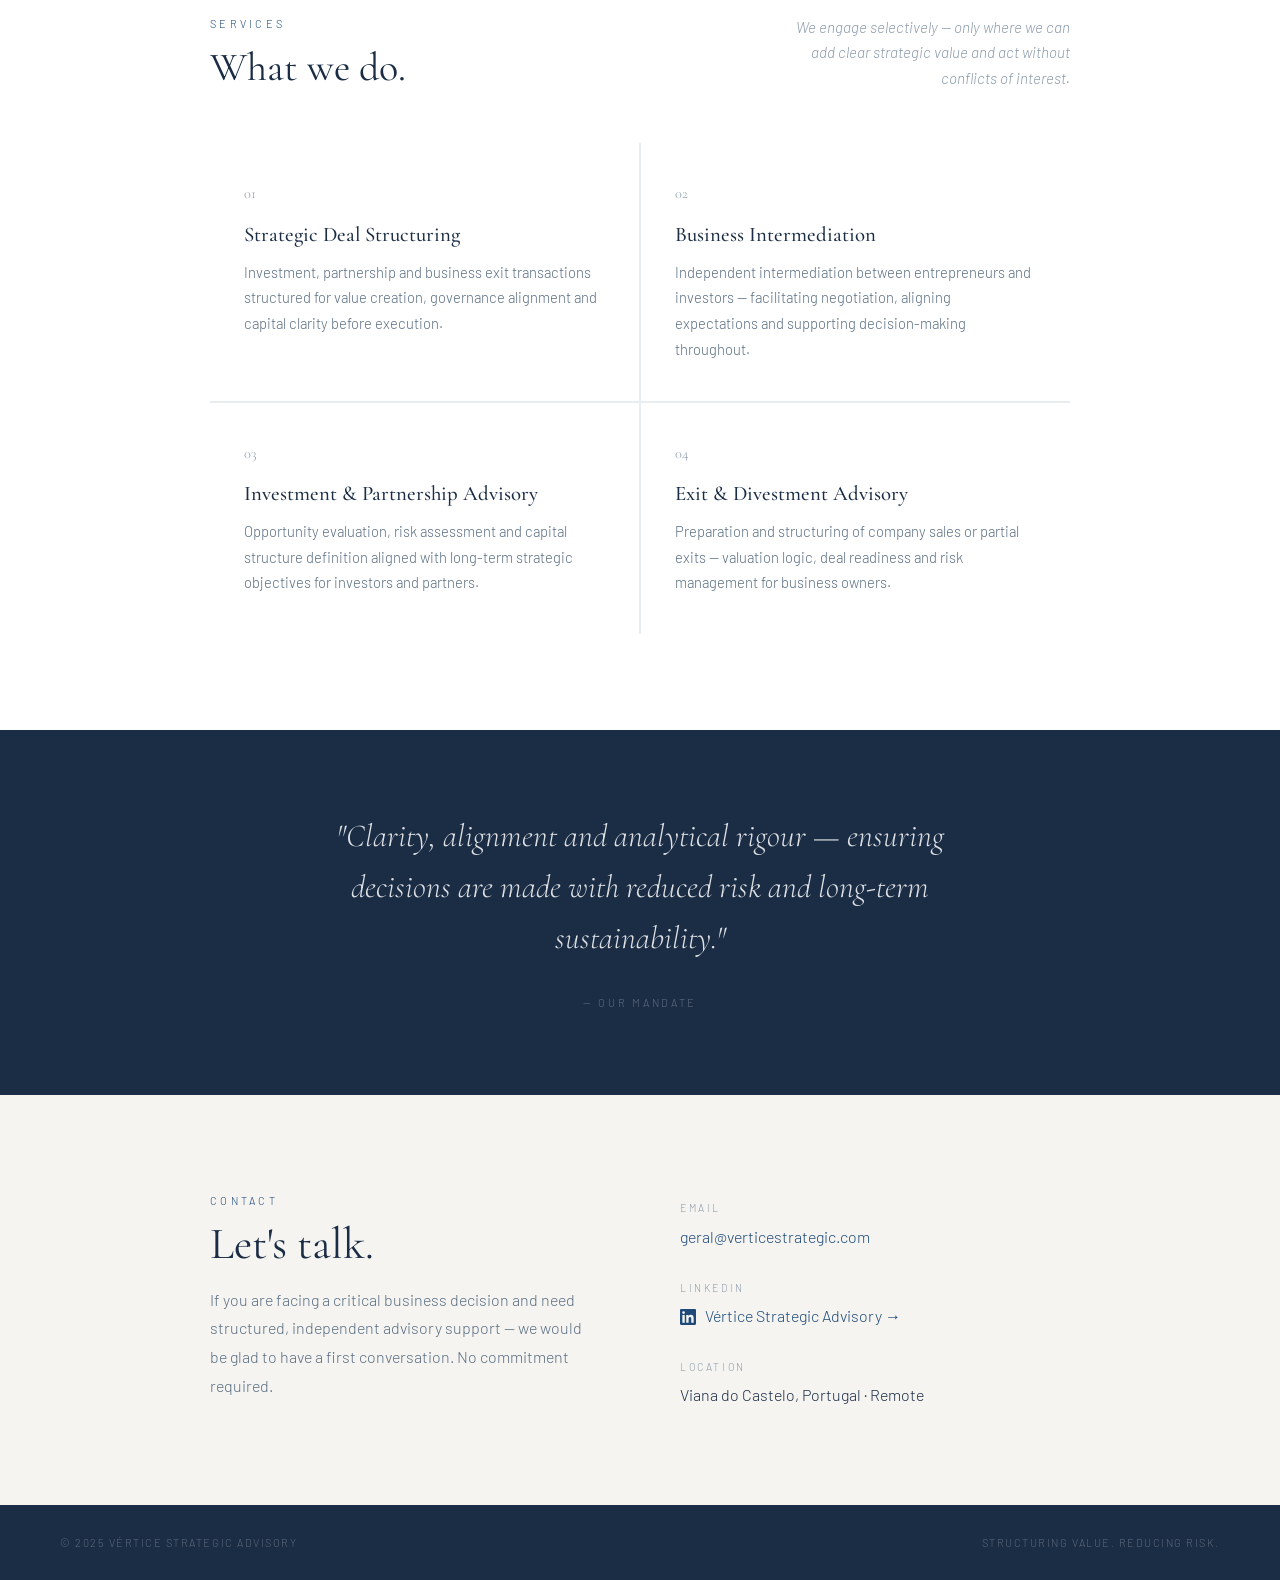
==== commit 2c5b57a0: "Add files via upload" ====
--- a/index.html
+++ b/index.html
@@ -40,7 +40,7 @@
       top: 0; left: 0; right: 0;
       z-index: 100;
       padding: 0 60px;
-      height: 72px;
+      height: 80px;
       display: flex;
       align-items: center;
       justify-content: space-between;
@@ -56,7 +56,7 @@
     }
 
     .nav-logo img {
-      height: 44px;
+      height: 56px;
       width: auto;
       display: block;
     }
@@ -78,7 +78,7 @@
       display: flex;
       align-items: flex-end;
       overflow: hidden;
-      padding-top: 72px;
+      padding-top: 80px;
     }
 
     .hero-img {
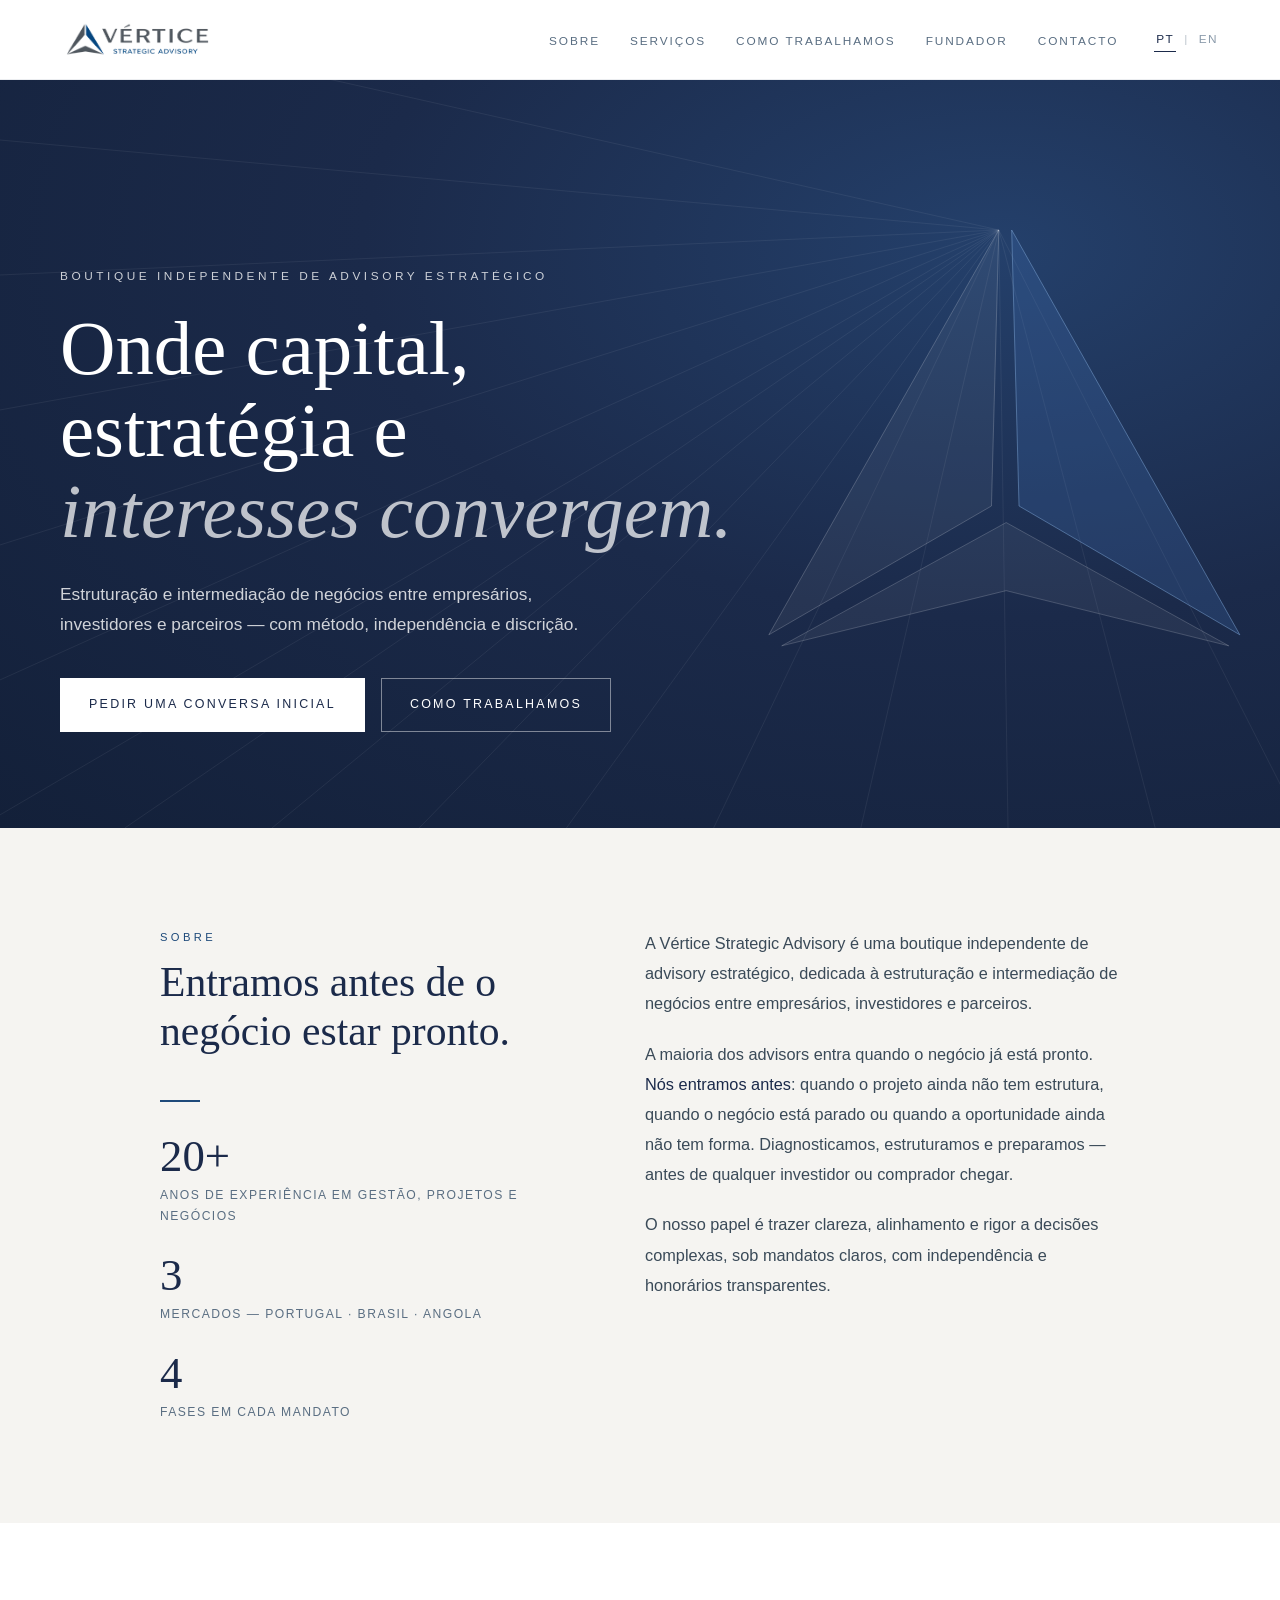
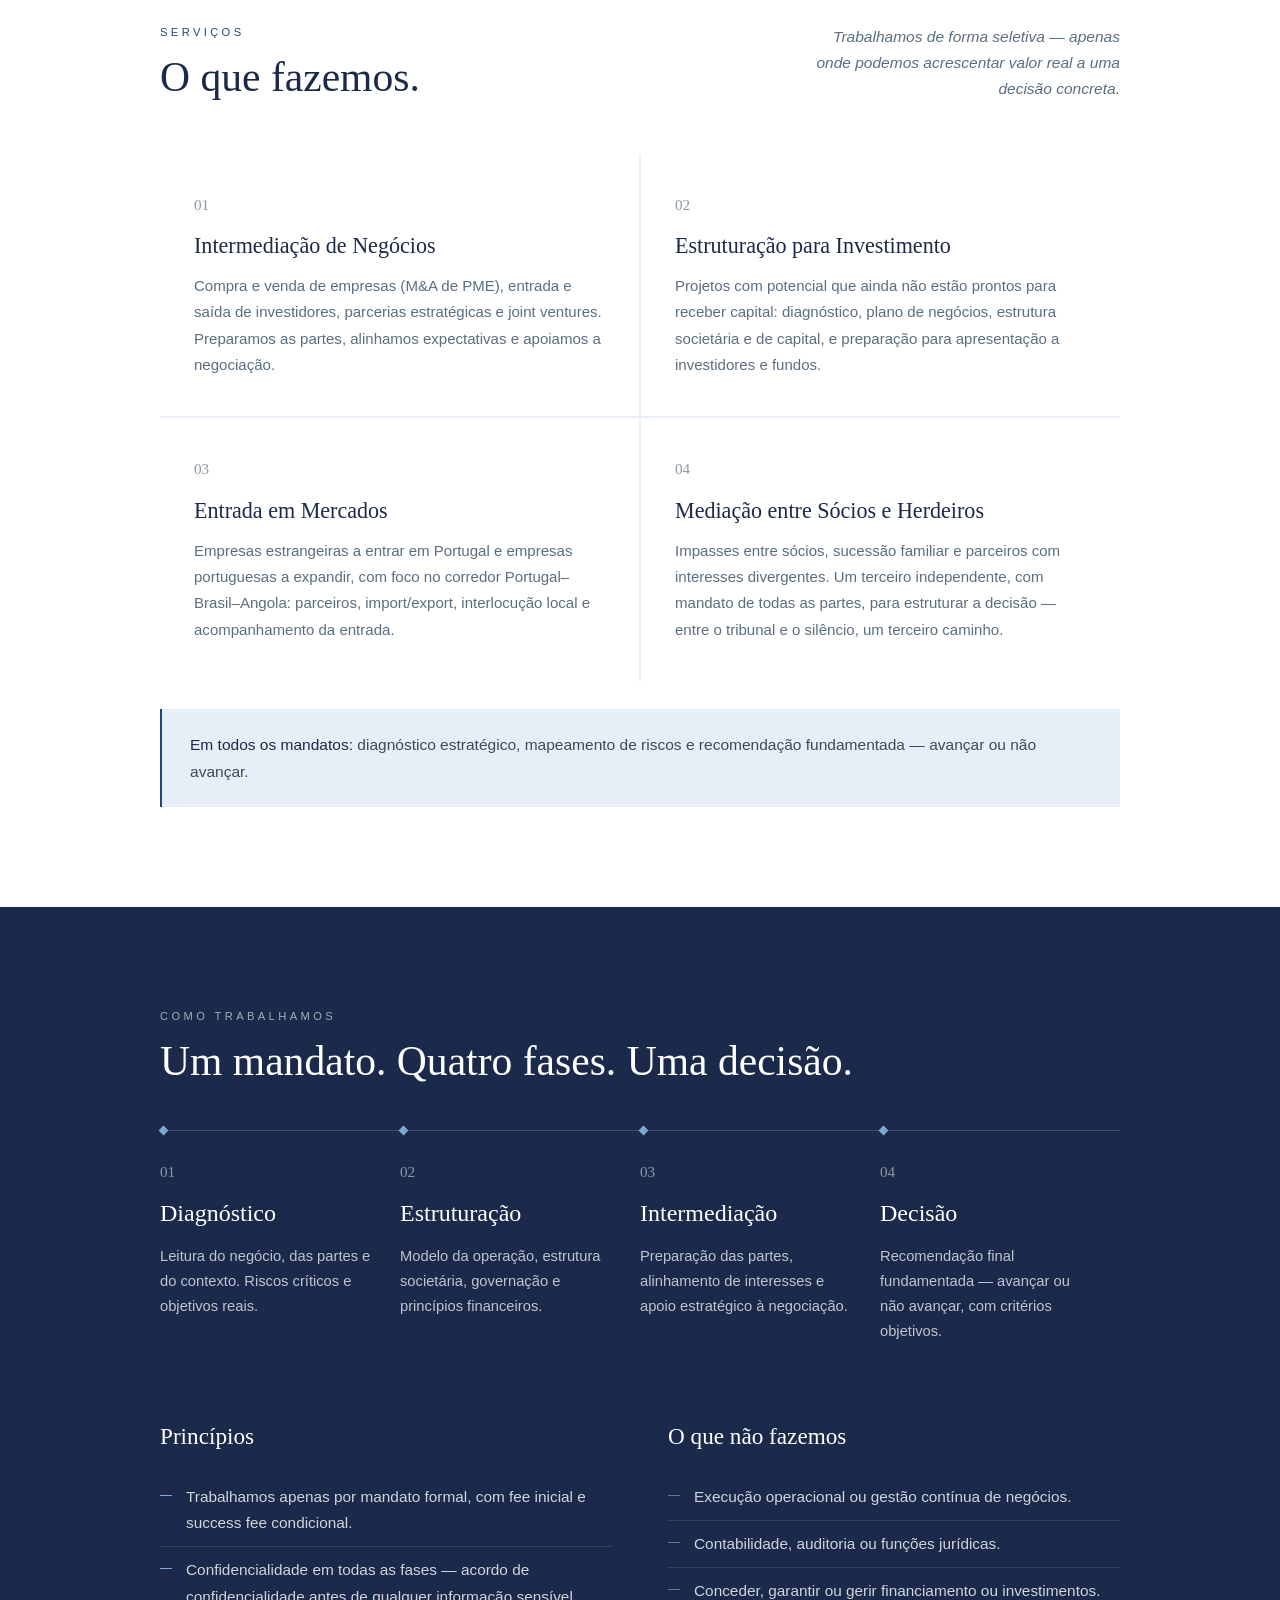
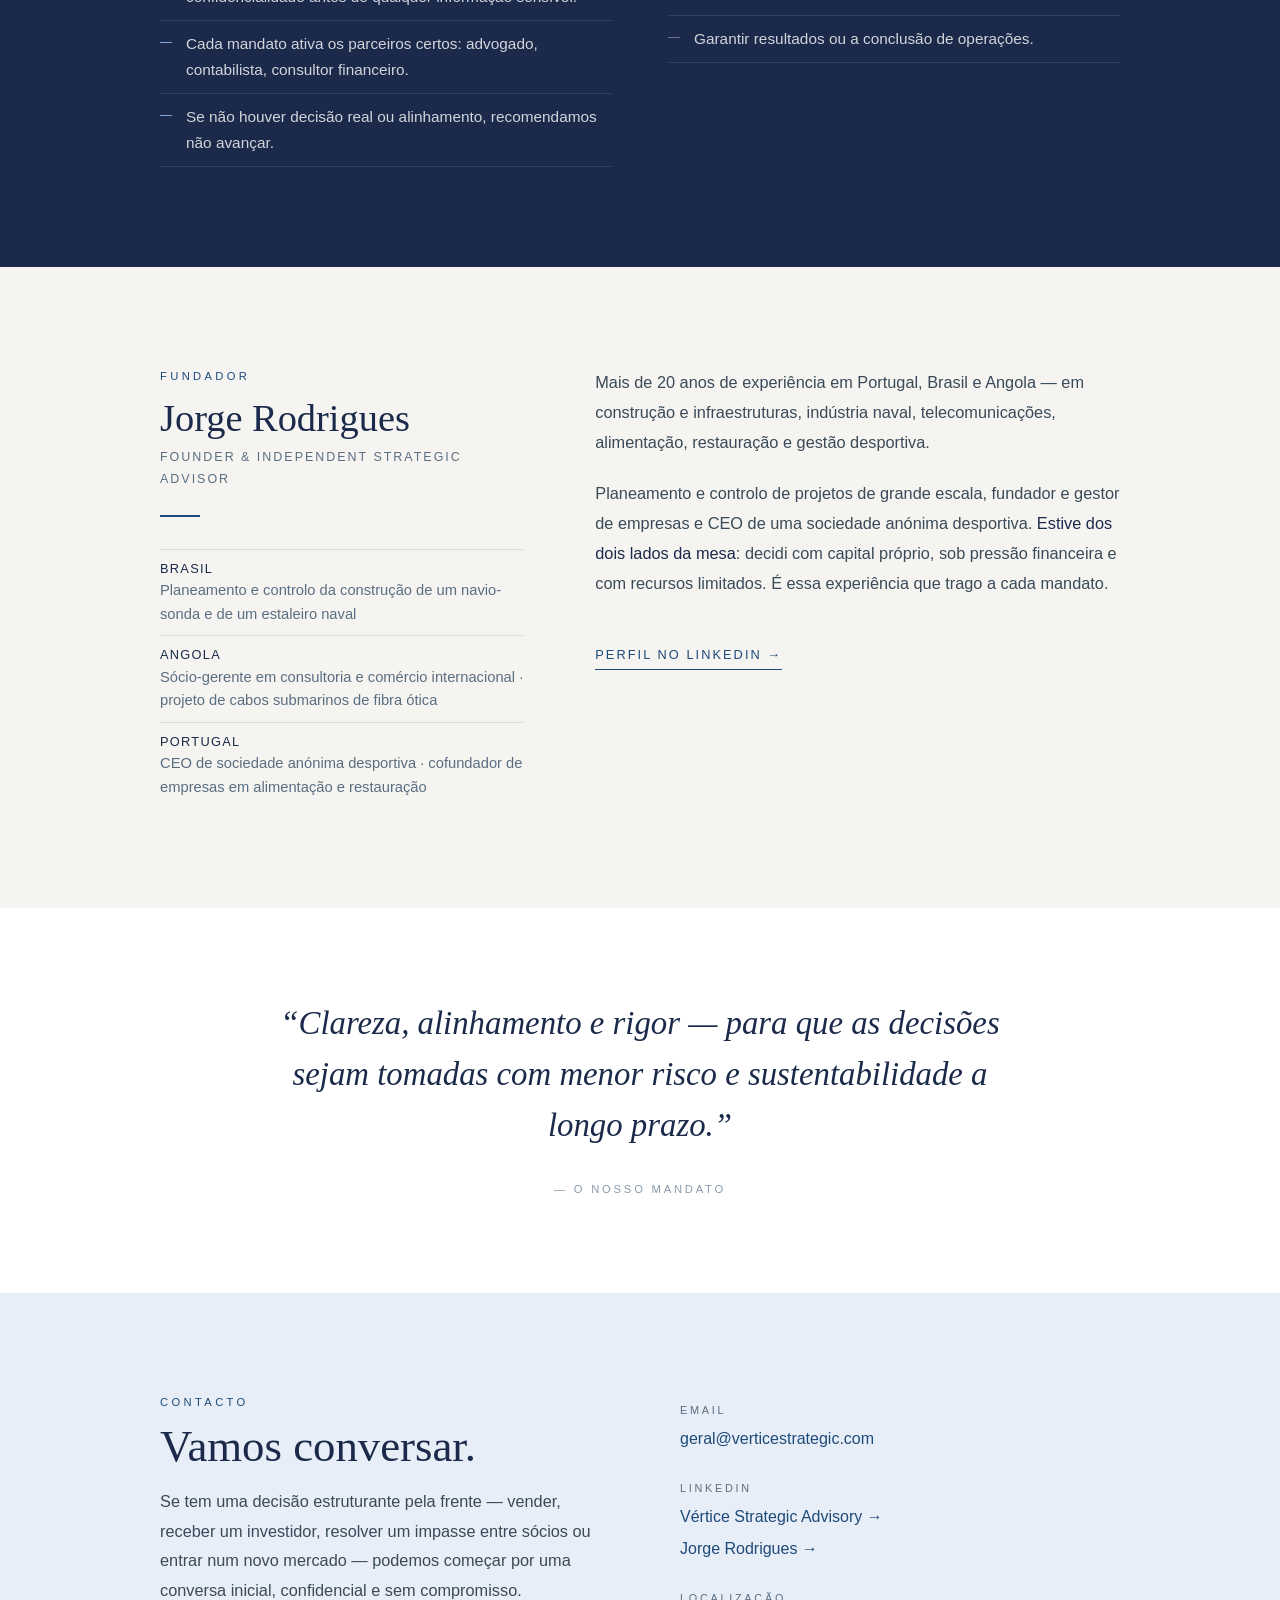
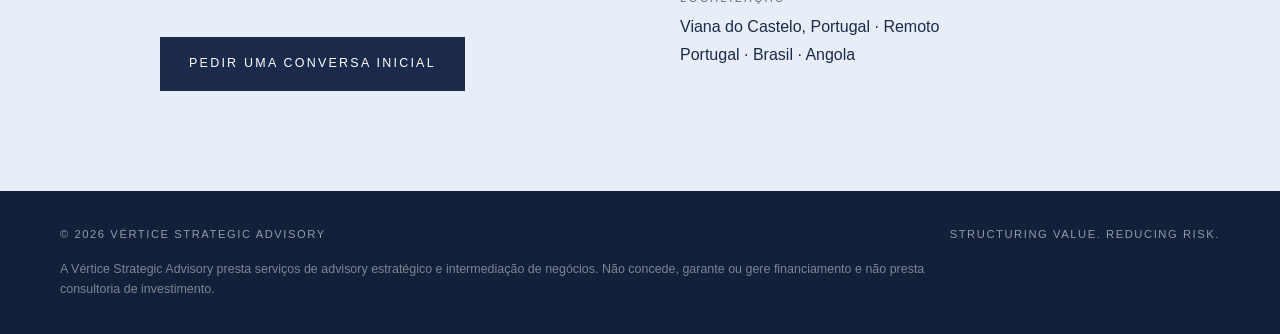
==== commit 9899ec0e: "Site v2 — PT/EN" ====
--- a/index.html
+++ b/index.html
@@ -1,558 +1,227 @@
 <!DOCTYPE html>
-<html lang="en">
+<html lang="pt-PT" class="no-js">
 <head>
-  <meta charset="UTF-8" />
-  <meta name="viewport" content="width=device-width, initial-scale=1.0" />
-  <title>Vértice Strategic Advisory</title>
-  <meta name="description" content="Independent boutique advisory focused on structuring and intermediating strategic transactions between entrepreneurs and investors." />
-  <link rel="preconnect" href="https://fonts.googleapis.com" />
-  <link rel="preconnect" href="https://fonts.gstatic.com" crossorigin />
-  <link href="https://fonts.googleapis.com/css2?family=Cormorant+Garamond:ital,wght@0,300;0,400;0,500;1,300;1,400&family=Barlow:wght@300;400;500&display=swap" rel="stylesheet" />
-  <style>
-    *, *::before, *::after { box-sizing: border-box; margin: 0; padding: 0; }
-
-    :root {
-      --navy:    #1b2d45;
-      --blue:    #1e4a7a;
-      --steel:   #5a6e82;
-      --slate:   #8a9aaa;
-      --fog:     #e8edf2;
-      --cream:   #f5f4f1;
-      --white:   #ffffff;
-      --charcoal:#3a4a58;
-    }
-
-    html { scroll-behavior: smooth; }
-
-    body {
-      background: var(--white);
-      color: var(--charcoal);
-      font-family: 'Barlow', sans-serif;
-      font-weight: 300;
-      font-size: 17px;
-      line-height: 1.75;
-      overflow-x: hidden;
-    }
-
-    /* ── NAV ── */
-    nav {
-      position: fixed;
-      top: 0; left: 0; right: 0;
-      z-index: 100;
-      padding: 0 60px;
-      height: 80px;
-      display: flex;
-      align-items: center;
-      justify-content: space-between;
-      background: #ffffff;
-      border-bottom: 1px solid rgba(90,110,130,0.1);
-      animation: fadeDown 0.8s ease forwards;
-    }
-
-    .nav-logo {
-      display: flex;
-      align-items: center;
-      text-decoration: none;
-    }
-
-    .nav-logo img {
-      height: 56px;
-      width: auto;
-      display: block;
-    }
-
-    .nav-tagline {
-      font-family: 'Cormorant Garamond', serif;
-      font-weight: 300;
-      font-size: 1rem;
-      font-style: italic;
-      color: var(--slate);
-      letter-spacing: 0.03em;
-    }
-
-    /* ── HERO ── */
-    .hero {
-      position: relative;
-      height: 100vh;
-      min-height: 640px;
-      display: flex;
-      align-items: flex-end;
-      overflow: hidden;
-      padding-top: 80px;
-    }
-
-    .hero-img {
-      position: absolute;
-      inset: 0;
-      background-image: url('https://images.unsplash.com/photo-1486406146926-c627a92ad1ab?w=1800&q=80&fit=crop');
-      background-size: cover;
-      background-position: center 30%;
-      transform: scale(1.05);
-      animation: zoomOut 9s ease forwards;
-    }
-
-    .hero-overlay {
-      position: absolute;
-      inset: 0;
-      background: linear-gradient(
-        to bottom,
-        rgba(255,255,255,0.04) 0%,
-        rgba(27,45,69,0.28) 45%,
-        rgba(27,45,69,0.86) 100%
-      );
-    }
-
-    .hero-content {
-      position: relative;
-      z-index: 2;
-      padding: 0 60px 90px;
-      max-width: 860px;
-      opacity: 0;
-      animation: fadeUp 1.2s ease 0.5s forwards;
-    }
-
-    .hero-label {
-      font-size: 0.72rem;
-      letter-spacing: 0.3em;
-      text-transform: uppercase;
-      color: rgba(255,255,255,0.55);
-      margin-bottom: 20px;
-    }
-
-    .hero-headline {
-      font-family: 'Cormorant Garamond', serif;
-      font-weight: 300;
-      font-size: clamp(3rem, 6vw, 5.2rem);
-      line-height: 1.06;
-      color: var(--white);
-      margin-bottom: 26px;
-    }
-
-    .hero-headline em {
-      font-style: italic;
-      color: rgba(255,255,255,0.7);
-    }
-
-    .hero-body {
-      font-size: 1.05rem;
-      color: rgba(255,255,255,0.7);
-      max-width: 480px;
-      line-height: 1.78;
-    }
-
-    /* ── SECTIONS ── */
-    section { padding: 96px 60px; }
-
-    .section-label {
-      font-size: 0.68rem;
-      letter-spacing: 0.3em;
-      text-transform: uppercase;
-      color: var(--blue);
-      margin-bottom: 10px;
-    }
-
-    .section-title {
-      font-family: 'Cormorant Garamond', serif;
-      font-weight: 400;
-      font-size: 2.5rem;
-      color: var(--navy);
-      margin-bottom: 48px;
-      line-height: 1.2;
-    }
-
-    /* ── ABOUT ── */
-    .about { background: var(--cream); }
-
-    .about-inner {
-      max-width: 860px;
-      margin: 0 auto;
-      display: grid;
-      grid-template-columns: 1fr 1fr;
-      gap: 72px;
-      align-items: start;
-    }
-
-    .rule {
-      width: 40px;
-      height: 2px;
-      background: var(--blue);
-      margin: 24px 0 32px;
-    }
-
-    .stat-row { display: flex; flex-direction: column; gap: 28px; }
-
-    .stat-number {
-      font-family: 'Cormorant Garamond', serif;
-      font-size: 2.8rem;
-      font-weight: 300;
-      color: var(--navy);
-      line-height: 1;
-    }
-
-    .stat-desc {
-      font-size: 0.78rem;
-      letter-spacing: 0.12em;
-      text-transform: uppercase;
-      color: var(--slate);
-      margin-top: 5px;
-    }
-
-    .about-right p {
-      font-size: 1rem;
-      color: var(--charcoal);
-      line-height: 1.85;
-      margin-bottom: 20px;
-    }
-
-    .about-right p:last-child { margin-bottom: 0; }
-
-    /* ── SERVICES ── */
-    .services { background: var(--white); }
-
-    .services-inner { max-width: 860px; margin: 0 auto; }
-
-    .services-header {
-      display: flex;
-      align-items: flex-end;
-      justify-content: space-between;
-      margin-bottom: 52px;
-      gap: 40px;
-    }
-
-    .services-header .section-title { margin-bottom: 0; }
-
-    .services-note {
-      font-size: 0.95rem;
-      color: var(--slate);
-      max-width: 300px;
-      line-height: 1.68;
-      text-align: right;
-      font-style: italic;
-    }
-
-    .service-grid {
-      display: grid;
-      grid-template-columns: 1fr 1fr;
-      gap: 2px;
-      background: var(--fog);
-    }
-
-    .service-card {
-      background: var(--white);
-      padding: 38px 34px;
-      transition: background 0.2s;
-    }
-
-    .service-card:hover { background: var(--cream); }
-
-    .service-num {
-      font-family: 'Cormorant Garamond', serif;
-      font-size: 0.9rem;
-      color: var(--slate);
-      margin-bottom: 14px;
-    }
-
-    .service-name {
-      font-family: 'Cormorant Garamond', serif;
-      font-weight: 500;
-      font-size: 1.3rem;
-      color: var(--navy);
-      margin-bottom: 12px;
-      line-height: 1.3;
-    }
-
-    .service-desc {
-      font-size: 0.92rem;
-      color: var(--steel);
-      line-height: 1.75;
-    }
-
-    /* ── MANDATE ── */
-    .mandate {
-      background: var(--navy);
-      padding: 80px 60px;
-      text-align: center;
-    }
-
-    .mandate blockquote {
-      font-family: 'Cormorant Garamond', serif;
-      font-weight: 300;
-      font-size: clamp(1.4rem, 3vw, 2rem);
-      line-height: 1.6;
-      color: rgba(255,255,255,0.85);
-      font-style: italic;
-      max-width: 700px;
-      margin: 0 auto 22px;
-    }
-
-    .mandate cite {
-      font-family: 'Barlow', sans-serif;
-      font-style: normal;
-      font-size: 0.68rem;
-      letter-spacing: 0.25em;
-      text-transform: uppercase;
-      color: rgba(255,255,255,0.3);
-    }
-
-    /* ── CONTACT ── */
-    .contact { background: var(--cream); }
-
-    .contact-inner {
-      max-width: 860px;
-      margin: 0 auto;
-      display: grid;
-      grid-template-columns: 1fr 1fr;
-      gap: 80px;
-      align-items: start;
-    }
-
-    .contact h2 {
-      font-family: 'Cormorant Garamond', serif;
-      font-weight: 400;
-      font-size: 2.8rem;
-      color: var(--navy);
-      line-height: 1.1;
-      margin-bottom: 16px;
-    }
-
-    .contact-sub {
-      font-size: 1rem;
-      color: var(--steel);
-      line-height: 1.8;
-    }
-
-    .contact-details {
-      padding-top: 8px;
-      display: flex;
-      flex-direction: column;
-      gap: 28px;
-    }
-
-    .c-label {
-      font-size: 0.65rem;
-      letter-spacing: 0.25em;
-      text-transform: uppercase;
-      color: var(--slate);
-      margin-bottom: 5px;
-    }
-
-    .c-value {
-      font-size: 1rem;
-      color: var(--navy);
-    }
-
-    .c-value a {
-      color: var(--blue);
-      text-decoration: none;
-      transition: color 0.2s;
-    }
-
-    .c-value a:hover { color: var(--navy); }
-
-    .li-icon {
-      display: inline-block;
-      vertical-align: middle;
-      margin-right: 6px;
-      margin-top: -2px;
-    }
-
-    /* ── FOOTER ── */
-    footer {
-      background: var(--navy);
-      padding: 28px 60px;
-      display: flex;
-      justify-content: space-between;
-      align-items: center;
-      gap: 20px;
-      flex-wrap: wrap;
-    }
-
-    footer span {
-      font-size: 0.68rem;
-      letter-spacing: 0.14em;
-      text-transform: uppercase;
-      color: rgba(255,255,255,0.28);
-    }
-
-    /* ── ANIMATIONS ── */
-    @keyframes fadeDown {
-      from { opacity: 0; transform: translateY(-10px); }
-      to   { opacity: 1; transform: translateY(0); }
-    }
-    @keyframes fadeUp {
-      from { opacity: 0; transform: translateY(24px); }
-      to   { opacity: 1; transform: translateY(0); }
-    }
-    @keyframes zoomOut {
-      from { transform: scale(1.05); }
-      to   { transform: scale(1); }
-    }
-
-    .reveal {
-      opacity: 0;
-      transform: translateY(22px);
-      transition: opacity 0.85s ease, transform 0.85s ease;
-    }
-    .reveal.visible { opacity: 1; transform: translateY(0); }
-
-    /* ── RESPONSIVE ── */
-    @media (max-width: 700px) {
-      nav { padding: 12px 24px; }
-      .nav-tagline { display: none; }
-      .nav-logo img { height: 34px; }
-      section { padding: 64px 24px; }
-      .hero-content { padding: 0 24px 60px; }
-      .about-inner,
-      .contact-inner { grid-template-columns: 1fr; gap: 40px; }
-      .service-grid { grid-template-columns: 1fr; }
-      .services-header { flex-direction: column; align-items: flex-start; }
-      .services-note { text-align: left; }
-      .mandate { padding: 60px 24px; }
-      footer { padding: 24px; flex-direction: column; align-items: flex-start; gap: 8px; }
-    }
-  </style>
+  <meta charset="UTF-8">
+  <meta name="viewport" content="width=device-width, initial-scale=1.0">
+  <title>Vértice Strategic Advisory — Estruturação e intermediação de negócios</title>
+  <meta name="description" content="Boutique independente de advisory estratégico. Estruturação e intermediação de negócios entre empresários, investidores e parceiros — Portugal, Brasil e Angola.">
+  <link rel="canonical" href="https://verticestrategic.com/">
+  <link rel="alternate" hreflang="pt-PT" href="https://verticestrategic.com/">
+  <link rel="alternate" hreflang="en" href="https://verticestrategic.com/en/">
+  <link rel="alternate" hreflang="x-default" href="https://verticestrategic.com/">
+  <meta property="og:type" content="website">
+  <meta property="og:site_name" content="Vértice Strategic Advisory">
+  <meta property="og:title" content="Vértice Strategic Advisory — Estruturação e intermediação de negócios">
+  <meta property="og:description" content="Boutique independente de advisory estratégico. Estruturação e intermediação de negócios entre empresários, investidores e parceiros — Portugal, Brasil e Angola.">
+  <meta property="og:url" content="https://verticestrategic.com/">
+  <meta property="og:image" content="https://verticestrategic.com/og-image.jpg">
+  <meta property="og:image:width" content="1200">
+  <meta property="og:image:height" content="630">
+  <meta property="og:locale" content="pt_PT">
+  <meta name="twitter:card" content="summary_large_image">
+  <meta name="theme-color" content="#1B2A4A">
+  <link rel="icon" type="image/png" sizes="32x32" href="/favicon-32.png">
+  <link rel="apple-touch-icon" href="/apple-touch-icon.png">
+  <link rel="preload" href="/fonts/cormorant-garamond-latin-300-normal.woff2" as="font" type="font/woff2" crossorigin>
+  <link rel="preload" href="/fonts/barlow-latin-300-normal.woff2" as="font" type="font/woff2" crossorigin>
+  <link rel="stylesheet" href="/styles.css">
+  <script>document.documentElement.classList.remove('no-js');</script>
 </head>
 <body>
 
-  <!-- NAV -->
   <nav>
-    <a class="nav-logo" href="#">
-      <img src="logo.png" alt="Vértice Strategic Advisory" />
-    </a>
-    <span class="nav-tagline">Structuring Value. Reducing Risk.</span>
+    <a class="nav-logo" href="/"><img src="/logo.png" alt="Vértice Strategic Advisory" width="709" height="236"></a>
+    <div class="nav-right">
+      <ul class="nav-links">
+        <li><a href="#sobre">Sobre</a></li>
+        <li><a href="#servicos">Serviços</a></li>
+        <li><a href="#metodo">Como trabalhamos</a></li>
+        <li><a href="#fundador">Fundador</a></li>
+        <li><a href="#contacto">Contacto</a></li>
+      </ul>
+      <div class="lang"><span class="active">PT</span><span class="sep">|</span><a href="/en/" hreflang="en" lang="en">EN</a></div>
+    </div>
   </nav>
 
-  <!-- HERO -->
-  <section class="hero">
-    <div class="hero-img"></div>
-    <div class="hero-overlay"></div>
+  <header class="hero">
+    
+<svg class="hero-art" viewBox="0 0 1440 900" preserveAspectRatio="xMidYMid slice" aria-hidden="true">
+  <g stroke="rgba(255,255,255,0.07)" stroke-width="1" fill="none">
+    <line x1="0" y1="900" x2="1110" y2="250"/><line x1="160" y1="900" x2="1110" y2="250"/><line x1="320" y1="900" x2="1110" y2="250"/><line x1="480" y1="900" x2="1110" y2="250"/><line x1="640" y1="900" x2="1110" y2="250"/><line x1="800" y1="900" x2="1110" y2="250"/><line x1="960" y1="900" x2="1110" y2="250"/><line x1="1120" y1="900" x2="1110" y2="250"/><line x1="1280" y1="900" x2="1110" y2="250"/><line x1="1440" y1="900" x2="1110" y2="250"/>
+    <line x1="0" y1="0" x2="1110" y2="250"/><line x1="0" y1="150" x2="1110" y2="250"/><line x1="0" y1="300" x2="1110" y2="250"/><line x1="0" y1="450" x2="1110" y2="250"/><line x1="0" y1="600" x2="1110" y2="250"/><line x1="0" y1="750" x2="1110" y2="250"/>
+  </g>
+  <g transform="translate(1110 250)">
+    <path d="M0 0 L-250 440 L-8 300 Z" fill="rgba(255,255,255,0.05)" stroke="rgba(255,255,255,0.22)" stroke-width="1"/>
+    <path d="M14 0 L262 440 L22 300 Z" fill="rgba(70,120,190,0.22)" stroke="rgba(127,166,214,0.55)" stroke-width="1"/>
+    <path d="M-236 452 L8 318 L250 452 L8 392 Z" fill="rgba(255,255,255,0.05)" stroke="rgba(255,255,255,0.2)" stroke-width="1"/>
+  </g>
+</svg>
     <div class="hero-content">
-      <p class="hero-label">Independent Boutique Advisory</p>
-      <h1 class="hero-headline">
-        Where capital,<br/>strategy and<br/><em>interests converge.</em>
-      </h1>
-      <p class="hero-body">
-        Structuring and intermediating strategic transactions between entrepreneurs and investors — with discipline, independence and long-term clarity.
-      </p>
-    </div>
-  </section>
-
-  <!-- ABOUT -->
-  <section class="about">
-    <div class="about-inner reveal">
+      <p class="hero-label">Boutique independente de advisory estratégico</p>
+      <h1 class="hero-headline">Onde capital,<br>estratégia e<br><em>interesses convergem.</em></h1>
+      <p class="hero-body">Estruturação e intermediação de negócios entre empresários, investidores e parceiros — com método, independência e discrição.</p>
+      <div class="hero-cta">
+        <a class="btn btn-light" href="mailto:geral@verticestrategic.com?subject=Pedido%20de%20conversa%20inicial">Pedir uma conversa inicial</a>
+        <a class="btn btn-ghost" href="#metodo">Como trabalhamos</a>
+      </div>
+    </div>
+  </header>
+
+  <main>
+  <section class="about" id="sobre">
+    <div class="inner about-grid reveal">
       <div>
-        <p class="section-label">About</p>
-        <h2 class="section-title">Advisory built on structure and independence.</h2>
+        <p class="section-label">Sobre</p>
+        <h2 class="section-title">Entramos antes de o negócio estar pronto.</h2>
         <div class="rule"></div>
         <div class="stat-row">
-          <div>
-            <div class="stat-number">20+</div>
-            <div class="stat-desc">Years of strategic & operational experience</div>
+          <div><div class="stat-number">20+</div><div class="stat-desc">Anos de experiência em gestão, projetos e negócios</div></div>
+          <div><div class="stat-number">3</div><div class="stat-desc">Mercados — Portugal · Brasil · Angola</div></div>
+          <div><div class="stat-number">4</div><div class="stat-desc">Fases em cada mandato</div></div>
+        </div>
+      </div>
+      <div class="prose">
+        <p>A Vértice Strategic Advisory é uma boutique independente de advisory estratégico, dedicada à estruturação e intermediação de negócios entre empresários, investidores e parceiros.</p>
+        <p>A maioria dos advisors entra quando o negócio já está pronto. <strong>Nós entramos antes</strong>: quando o projeto ainda não tem estrutura, quando o negócio está parado ou quando a oportunidade ainda não tem forma. Diagnosticamos, estruturamos e preparamos — antes de qualquer investidor ou comprador chegar.</p>
+        <p>O nosso papel é trazer clareza, alinhamento e rigor a decisões complexas, sob mandatos claros, com independência e honorários transparentes.</p>
+      </div>
+    </div>
+  </section>
+
+  <section class="services" id="servicos">
+    <div class="inner reveal">
+      <div class="services-header">
+        <div>
+          <p class="section-label">Serviços</p>
+          <h2 class="section-title">O que fazemos.</h2>
+        </div>
+        <p class="services-note">Trabalhamos de forma seletiva — apenas onde podemos acrescentar valor real a uma decisão concreta.</p>
+      </div>
+      <div class="card-grid">
+        <div class="card">
+          <div class="card-num">01</div>
+          <h3 class="card-name">Intermediação de Negócios</h3>
+          <p class="card-desc">Compra e venda de empresas (M&A de PME), entrada e saída de investidores, parcerias estratégicas e joint ventures. Preparamos as partes, alinhamos expectativas e apoiamos a negociação.</p>
+        </div>
+        <div class="card">
+          <div class="card-num">02</div>
+          <h3 class="card-name">Estruturação para Investimento</h3>
+          <p class="card-desc">Projetos com potencial que ainda não estão prontos para receber capital: diagnóstico, plano de negócios, estrutura societária e de capital, e preparação para apresentação a investidores e fundos.</p>
+        </div>
+        <div class="card">
+          <div class="card-num">03</div>
+          <h3 class="card-name">Entrada em Mercados</h3>
+          <p class="card-desc">Empresas estrangeiras a entrar em Portugal e empresas portuguesas a expandir, com foco no corredor Portugal–Brasil–Angola: parceiros, import/export, interlocução local e acompanhamento da entrada.</p>
+        </div>
+        <div class="card">
+          <div class="card-num">04</div>
+          <h3 class="card-name">Mediação entre Sócios e Herdeiros</h3>
+          <p class="card-desc">Impasses entre sócios, sucessão familiar e parceiros com interesses divergentes. Um terceiro independente, com mandato de todas as partes, para estruturar a decisão — entre o tribunal e o silêncio, um terceiro caminho.</p>
+        </div>
+      </div>
+      <p class="transversal"><strong>Em todos os mandatos:</strong> diagnóstico estratégico, mapeamento de riscos e recomendação fundamentada — avançar ou não avançar.</p>
+    </div>
+  </section>
+
+  <section class="method" id="metodo">
+    <div class="inner reveal">
+      <p class="section-label">Como trabalhamos</p>
+      <h2 class="section-title">Um mandato. Quatro fases. Uma decisão.</h2>
+      <div class="phases">
+        <div class="phase"><div class="phase-num">01</div><h3 class="phase-name">Diagnóstico</h3><p class="phase-desc">Leitura do negócio, das partes e do contexto. Riscos críticos e objetivos reais.</p></div>
+        <div class="phase"><div class="phase-num">02</div><h3 class="phase-name">Estruturação</h3><p class="phase-desc">Modelo da operação, estrutura societária, governação e princípios financeiros.</p></div>
+        <div class="phase"><div class="phase-num">03</div><h3 class="phase-name">Intermediação</h3><p class="phase-desc">Preparação das partes, alinhamento de interesses e apoio estratégico à negociação.</p></div>
+        <div class="phase"><div class="phase-num">04</div><h3 class="phase-name">Decisão</h3><p class="phase-desc">Recomendação final fundamentada — avançar ou não avançar, com critérios objetivos.</p></div>
+      </div>
+      <div class="principles">
+        <div>
+          <h3>Princípios</h3>
+          <ul><li>Trabalhamos apenas por mandato formal, com fee inicial e success fee condicional.</li><li>Confidencialidade em todas as fases — acordo de confidencialidade antes de qualquer informação sensível.</li><li>Cada mandato ativa os parceiros certos: advogado, contabilista, consultor financeiro.</li><li>Se não houver decisão real ou alinhamento, recomendamos não avançar.</li></ul>
+        </div>
+        <div class="no">
+          <h3>O que não fazemos</h3>
+          <ul><li>Execução operacional ou gestão contínua de negócios.</li><li>Contabilidade, auditoria ou funções jurídicas.</li><li>Conceder, garantir ou gerir financiamento ou investimentos.</li><li>Garantir resultados ou a conclusão de operações.</li></ul>
+        </div>
+      </div>
+    </div>
+  </section>
+
+  <section class="founder" id="fundador">
+    <div class="inner founder-grid reveal">
+      <div>
+        <p class="section-label">Fundador</p>
+        <h2 class="founder-name">Jorge Rodrigues</h2>
+        <p class="founder-role">Founder & Independent Strategic Advisor</p>
+        <div class="rule"></div>
+        <ul class="track">
+          <li><strong>Brasil</strong>Planeamento e controlo da construção de um navio-sonda e de um estaleiro naval</li>
+          <li><strong>Angola</strong>Sócio-gerente em consultoria e comércio internacional · projeto de cabos submarinos de fibra ótica</li>
+          <li><strong>Portugal</strong>CEO de sociedade anónima desportiva · cofundador de empresas em alimentação e restauração</li>
+        </ul>
+      </div>
+      <div class="prose">
+        <p>Mais de 20 anos de experiência em Portugal, Brasil e Angola — em construção e infraestruturas, indústria naval, telecomunicações, alimentação, restauração e gestão desportiva.</p>
+        <p>Planeamento e controlo de projetos de grande escala, fundador e gestor de empresas e CEO de uma sociedade anónima desportiva. <strong>Estive dos dois lados da mesa</strong>: decidi com capital próprio, sob pressão financeira e com recursos limitados. É essa experiência que trago a cada mandato.</p>
+        <a class="text-link" href="https://www.linkedin.com/in/jorge-rodrigues-1a4b2a28" target="_blank" rel="noopener">Perfil no LinkedIn →</a>
+      </div>
+    </div>
+  </section>
+
+  <div class="mandate reveal">
+    <blockquote>“Clareza, alinhamento e rigor — para que as decisões sejam tomadas com menor risco e sustentabilidade a longo prazo.”</blockquote>
+    <cite>— O nosso mandato</cite>
+  </div>
+
+  <section class="contact" id="contacto">
+    <div class="inner contact-grid reveal">
+      <div>
+        <p class="section-label">Contacto</p>
+        <h2>Vamos conversar.</h2>
+        <p class="contact-sub">Se tem uma decisão estruturante pela frente — vender, receber um investidor, resolver um impasse entre sócios ou entrar num novo mercado — podemos começar por uma conversa inicial, confidencial e sem compromisso.</p>
+        <a class="btn btn-dark" href="mailto:geral@verticestrategic.com?subject=Pedido%20de%20conversa%20inicial">Pedir uma conversa inicial</a>
+      </div>
+      <div class="contact-details">
+        <div>
+          <div class="c-label">Email</div>
+          <div class="c-value"><a href="mailto:geral@verticestrategic.com">geral@verticestrategic.com</a></div>
+        </div>
+        <div>
+          <div class="c-label">LinkedIn</div>
+          <div class="c-value c-links">
+            <a href="https://www.linkedin.com/company/v%C3%A9rtice-strategic-advisory" target="_blank" rel="noopener">Vértice Strategic Advisory →</a>
+            <a href="https://www.linkedin.com/in/jorge-rodrigues-1a4b2a28" target="_blank" rel="noopener">Jorge Rodrigues →</a>
           </div>
-          <div>
-            <div class="stat-number">3</div>
-            <div class="stat-desc">Markets — Europe, Africa, Latin America</div>
-          </div>
-        </div>
-      </div>
-      <div class="about-right">
-        <p>Vértice Strategic Advisory is an independent boutique advisory firm focused on the structuring and intermediation of strategic transactions between entrepreneurs and investors.</p>
-        <p>We support critical decisions involving investments, partnerships and business exits, with a disciplined approach centred on risk mitigation, capital structure and long-term financial sustainability.</p>
-        <p>Our role is to bring clarity, alignment and analytical rigour to complex situations — acting independently, without conflicts of interest, to ensure value is properly structured before capital is committed.</p>
-      </div>
-    </div>
-  </section>
-
-  <!-- SERVICES -->
-  <section class="services">
-    <div class="services-inner reveal">
-      <div class="services-header">
-        <div>
-          <p class="section-label">Services</p>
-          <h2 class="section-title">What we do.</h2>
-        </div>
-        <p class="services-note">We engage selectively — only where we can add clear strategic value and act without conflicts of interest.</p>
-      </div>
-      <div class="service-grid">
-        <div class="service-card">
-          <div class="service-num">01</div>
-          <div class="service-name">Strategic Deal Structuring</div>
-          <p class="service-desc">Investment, partnership and business exit transactions structured for value creation, governance alignment and capital clarity before execution.</p>
-        </div>
-        <div class="service-card">
-          <div class="service-num">02</div>
-          <div class="service-name">Business Intermediation</div>
-          <p class="service-desc">Independent intermediation between entrepreneurs and investors — facilitating negotiation, aligning expectations and supporting decision-making throughout.</p>
-        </div>
-        <div class="service-card">
-          <div class="service-num">03</div>
-          <div class="service-name">Investment & Partnership Advisory</div>
-          <p class="service-desc">Opportunity evaluation, risk assessment and capital structure definition aligned with long-term strategic objectives for investors and partners.</p>
-        </div>
-        <div class="service-card">
-          <div class="service-num">04</div>
-          <div class="service-name">Exit & Divestment Advisory</div>
-          <p class="service-desc">Preparation and structuring of company sales or partial exits — valuation logic, deal readiness and risk management for business owners.</p>
-        </div>
-      </div>
-    </div>
-  </section>
-
-  <!-- QUOTE -->
-  <div class="mandate reveal">
-    <blockquote>"Clarity, alignment and analytical rigour — ensuring decisions are made with reduced risk and long-term sustainability."</blockquote>
-    <cite>— Our Mandate</cite>
-  </div>
-
-  <!-- CONTACT -->
-  <section class="contact">
-    <div class="contact-inner reveal">
-      <div>
-        <p class="section-label">Contact</p>
-        <h2>Let's talk.</h2>
-        <p class="contact-sub">If you are facing a critical business decision and need structured, independent advisory support — we would be glad to have a first conversation. No commitment required.</p>
-      </div>
-      <div class="contact-details">
-        <div>
-          <div class="c-label">Email</div>
-          <div class="c-value">
-            <a href="mailto:geral@verticestrategic.com">geral@verticestrategic.com</a>
-          </div>
-        </div>
-        <div>
-          <div class="c-label">LinkedIn</div>
-          <div class="c-value">
-            <a href="https://www.linkedin.com/company/v%C3%A9rtice-strategic-advisory" target="_blank" rel="noopener">
-              <svg class="li-icon" width="16" height="16" viewBox="0 0 24 24" fill="#1e4a7a" xmlns="http://www.w3.org/2000/svg">
-                <path d="M20.447 20.452h-3.554v-5.569c0-1.328-.027-3.037-1.852-3.037-1.853 0-2.136 1.445-2.136 2.939v5.667H9.351V9h3.414v1.561h.046c.477-.9 1.637-1.85 3.37-1.85 3.601 0 4.267 2.37 4.267 5.455v6.286zM5.337 7.433a2.062 2.062 0 01-2.063-2.065 2.064 2.064 0 112.063 2.065zm1.782 13.019H3.555V9h3.564v11.452zM22.225 0H1.771C.792 0 0 .774 0 1.729v20.542C0 23.227.792 24 1.771 24h20.451C23.2 24 24 23.227 24 22.271V1.729C24 .774 23.2 0 22.222 0h.003z"/>
-              </svg>
-              Vértice Strategic Advisory →
-            </a>
-          </div>
-        </div>
-        <div>
-          <div class="c-label">Location</div>
-          <div class="c-value">Viana do Castelo, Portugal · Remote</div>
-        </div>
-      </div>
-    </div>
-  </section>
-
-  <!-- FOOTER -->
+        </div>
+        <div>
+          <div class="c-label">Localização</div>
+          <div class="c-value">Viana do Castelo, Portugal · Remoto<br>Portugal · Brasil · Angola</div>
+        </div>
+      </div>
+    </div>
+  </section>
+  </main>
+
   <footer>
-    <span>© 2025 Vértice Strategic Advisory</span>
-    <span>Structuring Value. Reducing Risk.</span>
+    <div class="footer-top">
+      <span>© <span id="year">2026</span> Vértice Strategic Advisory</span>
+      <span>Structuring Value. Reducing Risk.</span>
+    </div>
+    <p class="disclaimer">A Vértice Strategic Advisory presta serviços de advisory estratégico e intermediação de negócios. Não concede, garante ou gere financiamento e não presta consultoria de investimento.</p>
   </footer>
 
   <script>
-    const reveals = document.querySelectorAll('.reveal');
-    const obs = new IntersectionObserver((entries) => {
-      entries.forEach(e => {
-        if (e.isIntersecting) { e.target.classList.add('visible'); obs.unobserve(e.target); }
-      });
-    }, { threshold: 0.1 });
-    reveals.forEach(el => obs.observe(el));
+    document.getElementById('year').textContent = new Date().getFullYear();
+    var reveals = document.querySelectorAll('.reveal');
+    if ('IntersectionObserver' in window) {
+      var obs = new IntersectionObserver(function (entries) {
+        entries.forEach(function (e) {
+          if (e.isIntersecting) { e.target.classList.add('visible'); obs.unobserve(e.target); }
+        });
+      }, { threshold: 0.1 });
+      reveals.forEach(function (el) { obs.observe(el); });
+    } else {
+      reveals.forEach(function (el) { el.classList.add('visible'); });
+    }
   </script>
-
 </body>
 </html>
--- a/styles.css
+++ b/styles.css
@@ -0,0 +1,219 @@
+/* Vértice Strategic Advisory — estilos partilhados (PT/EN) */
+
+@font-face { font-family: 'Cormorant Garamond'; font-style: normal; font-weight: 300; font-display: swap; src: url('/fonts/cormorant-garamond-latin-300-normal.woff2') format('woff2'); }
+@font-face { font-family: 'Cormorant Garamond'; font-style: italic; font-weight: 300; font-display: swap; src: url('/fonts/cormorant-garamond-latin-300-italic.woff2') format('woff2'); }
+@font-face { font-family: 'Cormorant Garamond'; font-style: normal; font-weight: 400; font-display: swap; src: url('/fonts/cormorant-garamond-latin-400-normal.woff2') format('woff2'); }
+@font-face { font-family: 'Cormorant Garamond'; font-style: italic; font-weight: 400; font-display: swap; src: url('/fonts/cormorant-garamond-latin-400-italic.woff2') format('woff2'); }
+@font-face { font-family: 'Cormorant Garamond'; font-style: normal; font-weight: 500; font-display: swap; src: url('/fonts/cormorant-garamond-latin-500-normal.woff2') format('woff2'); }
+@font-face { font-family: 'Barlow'; font-style: normal; font-weight: 300; font-display: swap; src: url('/fonts/barlow-latin-300-normal.woff2') format('woff2'); }
+@font-face { font-family: 'Barlow'; font-style: normal; font-weight: 400; font-display: swap; src: url('/fonts/barlow-latin-400-normal.woff2') format('woff2'); }
+@font-face { font-family: 'Barlow'; font-style: normal; font-weight: 500; font-display: swap; src: url('/fonts/barlow-latin-500-normal.woff2') format('woff2'); }
+
+*, *::before, *::after { box-sizing: border-box; margin: 0; padding: 0; }
+
+:root {
+  --navy:    #1B2A4A;
+  --navy-2:  #132039;
+  --blue:    #1e4a7a;
+  --steel:   #5a6e82;
+  --slate:   #8a9aaa;
+  --fog:     #e8eef7;
+  --cream:   #f5f4f1;
+  --white:   #ffffff;
+  --charcoal:#3a4a58;
+  --serif: 'Cormorant Garamond', Georgia, serif;
+  --sans: 'Barlow', 'Helvetica Neue', Arial, sans-serif;
+}
+
+html { scroll-behavior: smooth; scroll-padding-top: 80px; }
+
+body {
+  background: var(--white);
+  color: var(--charcoal);
+  font-family: var(--sans);
+  font-weight: 300;
+  font-size: 17px;
+  line-height: 1.75;
+  overflow-x: hidden;
+}
+
+a { color: var(--blue); }
+
+/* ── NAV ── */
+nav {
+  position: fixed; top: 0; left: 0; right: 0; z-index: 100;
+  padding: 0 60px; height: 80px;
+  display: flex; align-items: center; justify-content: space-between; gap: 24px;
+  background: #ffffff;
+  border-bottom: 1px solid rgba(90,110,130,0.12);
+}
+.nav-logo { display: flex; align-items: center; text-decoration: none; flex-shrink: 0; }
+.nav-logo img { height: 52px; width: auto; display: block; }
+.nav-links { display: flex; align-items: center; gap: 30px; list-style: none; }
+.nav-links a {
+  font-size: 0.74rem; letter-spacing: 0.16em; text-transform: uppercase;
+  color: var(--steel); text-decoration: none; transition: color .2s;
+}
+.nav-links a:hover { color: var(--navy); }
+.lang { display: flex; gap: 6px; align-items: center; font-size: 0.74rem; letter-spacing: 0.12em; }
+.lang a, .lang span { text-decoration: none; color: var(--slate); padding: 2px 2px; }
+.lang .active { color: var(--navy); font-weight: 500; border-bottom: 1px solid var(--navy); }
+.lang .sep { color: rgba(90,110,130,0.4); }
+.nav-right { display: flex; align-items: center; gap: 36px; }
+
+/* ── HERO ── */
+.hero {
+  position: relative; min-height: 92vh;
+  display: flex; align-items: flex-end; overflow: hidden;
+  padding: 80px 0 0;
+  background: radial-gradient(ellipse at 78% 30%, #24406b 0%, var(--navy) 45%, var(--navy-2) 100%);
+}
+.hero-art { position: absolute; inset: 0; width: 100%; height: 100%; }
+.hero-content {
+  position: relative; z-index: 2;
+  padding: 0 60px 96px; max-width: 900px;
+  opacity: 0; animation: fadeUp 1.1s ease .3s forwards;
+}
+.hero-label {
+  font-size: 0.74rem; letter-spacing: 0.3em; text-transform: uppercase;
+  color: rgba(255,255,255,0.78); margin-bottom: 22px;
+}
+.hero-headline {
+  font-family: var(--serif); font-weight: 300;
+  font-size: clamp(2.9rem, 6vw, 5.2rem); line-height: 1.06;
+  color: var(--white); margin-bottom: 26px;
+}
+.hero-headline em { font-style: italic; color: rgba(255,255,255,0.72); }
+.hero-body { font-size: 1.08rem; color: rgba(255,255,255,0.8); max-width: 540px; line-height: 1.78; margin-bottom: 38px; }
+.hero-cta { display: flex; gap: 16px; flex-wrap: wrap; }
+
+.btn {
+  display: inline-block; text-decoration: none;
+  font-size: 0.78rem; letter-spacing: 0.18em; text-transform: uppercase; font-weight: 400;
+  padding: 15px 28px; border: 1px solid transparent; transition: all .2s;
+}
+.btn-light { background: var(--white); color: var(--navy); }
+.btn-light:hover { background: var(--fog); }
+.btn-ghost { color: var(--white); border-color: rgba(255,255,255,0.45); }
+.btn-ghost:hover { border-color: var(--white); }
+.btn-dark { background: var(--navy); color: var(--white); }
+.btn-dark:hover { background: var(--blue); }
+
+/* ── SECTIONS ── */
+section { padding: 100px 60px; }
+.inner { max-width: 960px; margin: 0 auto; }
+.section-label { font-size: 0.7rem; letter-spacing: 0.3em; text-transform: uppercase; color: var(--blue); margin-bottom: 10px; }
+.section-title { font-family: var(--serif); font-weight: 400; font-size: 2.6rem; color: var(--navy); margin-bottom: 44px; line-height: 1.18; }
+.rule { width: 40px; height: 2px; background: var(--blue); margin: 24px 0 32px; }
+
+/* ── ABOUT ── */
+.about { background: var(--cream); }
+.about-grid { display: grid; grid-template-columns: 1fr 1.15fr; gap: 72px; align-items: start; }
+.stat-row { display: flex; flex-direction: column; gap: 26px; }
+.stat-number { font-family: var(--serif); font-size: 2.8rem; font-weight: 300; color: var(--navy); line-height: 1; }
+.stat-desc { font-size: 0.76rem; letter-spacing: 0.12em; text-transform: uppercase; color: var(--steel); margin-top: 6px; }
+.prose p { font-size: 1.02rem; color: var(--charcoal); line-height: 1.85; margin-bottom: 20px; }
+.prose p:last-child { margin-bottom: 0; }
+.prose strong { font-weight: 500; color: var(--navy); }
+
+/* ── SERVICES ── */
+.services-header { display: flex; align-items: flex-end; justify-content: space-between; margin-bottom: 52px; gap: 40px; }
+.services-header .section-title { margin-bottom: 0; }
+.services-note { font-size: 0.97rem; color: var(--steel); max-width: 320px; line-height: 1.68; text-align: right; font-style: italic; }
+.card-grid { display: grid; grid-template-columns: 1fr 1fr; gap: 2px; background: var(--fog); }
+.card { background: var(--white); padding: 38px 34px; transition: background .2s; }
+.card:hover { background: var(--cream); }
+.card-num { font-family: var(--serif); font-size: 0.95rem; color: var(--slate); margin-bottom: 14px; }
+.card-name { font-family: var(--serif); font-weight: 500; font-size: 1.38rem; color: var(--navy); margin-bottom: 12px; line-height: 1.3; }
+.card-desc { font-size: 0.94rem; color: var(--steel); line-height: 1.75; }
+.transversal {
+  margin-top: 28px; padding: 22px 28px; background: var(--fog);
+  border-left: 2px solid var(--blue); font-size: 0.97rem; color: var(--charcoal);
+}
+.transversal strong { font-weight: 500; color: var(--navy); }
+
+/* ── METHOD ── */
+.method { background: var(--navy); color: rgba(255,255,255,0.8); }
+.method .section-label { color: rgba(255,255,255,0.6); }
+.method .section-title { color: var(--white); }
+.phases { display: grid; grid-template-columns: repeat(4, 1fr); gap: 0; border-top: 1px solid rgba(255,255,255,0.18); margin-bottom: 64px; }
+.phase { padding: 28px 24px 8px 0; position: relative; }
+.phase::before { content: ''; position: absolute; top: -4px; left: 0; width: 7px; height: 7px; background: #7fa6d6; transform: rotate(45deg); }
+.phase-num { font-family: var(--serif); font-size: 0.95rem; color: rgba(255,255,255,0.5); margin-bottom: 6px; }
+.phase-name { font-family: var(--serif); font-size: 1.5rem; color: var(--white); margin-bottom: 10px; font-weight: 400; }
+.phase-desc { font-size: 0.92rem; line-height: 1.7; color: rgba(255,255,255,0.72); }
+.principles { display: grid; grid-template-columns: 1fr 1fr; gap: 56px; }
+.principles h3 { font-family: var(--serif); font-weight: 400; font-size: 1.45rem; color: var(--white); margin-bottom: 18px; }
+.principles ul { list-style: none; }
+.principles li { font-size: 0.96rem; line-height: 1.7; padding: 10px 0 10px 26px; position: relative; border-bottom: 1px solid rgba(255,255,255,0.1); color: rgba(255,255,255,0.8); }
+.principles li::before { content: ''; position: absolute; left: 0; top: 21px; width: 12px; height: 1px; background: #7fa6d6; }
+.principles .no li::before { background: rgba(255,255,255,0.35); }
+
+/* ── FOUNDER ── */
+.founder { background: var(--cream); }
+.founder-grid { display: grid; grid-template-columns: 0.9fr 1.3fr; gap: 72px; align-items: start; }
+.founder-name { font-family: var(--serif); font-size: 2.4rem; font-weight: 400; color: var(--navy); line-height: 1.1; }
+.founder-role { font-size: 0.78rem; letter-spacing: 0.16em; text-transform: uppercase; color: var(--steel); margin-top: 8px; }
+.founder-photo { width: 100%; max-width: 280px; aspect-ratio: 4/5; object-fit: cover; display: block; margin-bottom: 28px; filter: grayscale(15%); }
+.track { list-style: none; margin-top: 28px; }
+.track li { font-size: 0.92rem; color: var(--steel); padding: 9px 0; border-top: 1px solid rgba(90,110,130,0.18); line-height: 1.6; }
+.track li strong { display: block; font-weight: 500; color: var(--navy); font-size: 0.8rem; letter-spacing: 0.1em; text-transform: uppercase; }
+.text-link { display: inline-block; margin-top: 26px; font-size: 0.8rem; letter-spacing: 0.16em; text-transform: uppercase; text-decoration: none; color: var(--blue); border-bottom: 1px solid currentColor; padding-bottom: 2px; }
+
+/* ── MANDATE ── */
+.mandate { background: var(--white); padding: 90px 60px; text-align: center; }
+.mandate blockquote { font-family: var(--serif); font-weight: 300; font-size: clamp(1.45rem, 3vw, 2.05rem); line-height: 1.55; color: var(--navy); font-style: italic; max-width: 720px; margin: 0 auto 22px; }
+.mandate cite { font-family: var(--sans); font-style: normal; font-size: 0.7rem; letter-spacing: 0.25em; text-transform: uppercase; color: var(--slate); }
+
+/* ── CONTACT ── */
+.contact { background: var(--fog); }
+.contact-grid { display: grid; grid-template-columns: 1fr 1fr; gap: 80px; align-items: start; }
+.contact h2 { font-family: var(--serif); font-weight: 400; font-size: 2.8rem; color: var(--navy); line-height: 1.1; margin-bottom: 16px; }
+.contact-sub { font-size: 1.02rem; color: var(--charcoal); line-height: 1.8; margin-bottom: 32px; }
+.contact-details { padding-top: 8px; display: flex; flex-direction: column; gap: 26px; }
+.c-label { font-size: 0.68rem; letter-spacing: 0.25em; text-transform: uppercase; color: var(--steel); margin-bottom: 5px; }
+.c-value { font-size: 1rem; color: var(--navy); }
+.c-value a { color: var(--blue); text-decoration: none; }
+.c-value a:hover { color: var(--navy); text-decoration: underline; }
+.c-value a + a { margin-left: 0; }
+.c-links { display: flex; flex-direction: column; gap: 4px; }
+
+/* ── FOOTER ── */
+footer { background: var(--navy-2); padding: 34px 60px; }
+.footer-top { display: flex; justify-content: space-between; align-items: center; gap: 20px; flex-wrap: wrap; margin-bottom: 16px; }
+footer span { font-size: 0.7rem; letter-spacing: 0.14em; text-transform: uppercase; color: rgba(255,255,255,0.55); }
+.disclaimer { font-size: 0.78rem; line-height: 1.6; color: rgba(255,255,255,0.45); max-width: 900px; }
+
+/* ── ANIMATIONS ── */
+@keyframes fadeUp { from { opacity: 0; transform: translateY(24px); } to { opacity: 1; transform: translateY(0); } }
+.reveal { opacity: 0; transform: translateY(22px); transition: opacity .85s ease, transform .85s ease; }
+.reveal.visible { opacity: 1; transform: none; }
+.no-js .reveal { opacity: 1; transform: none; }
+@media (prefers-reduced-motion: reduce) {
+  .hero-content { animation: none; opacity: 1; }
+  .reveal { opacity: 1; transform: none; transition: none; }
+}
+
+/* ── RESPONSIVE ── */
+@media (max-width: 980px) {
+  .nav-links { display: none; }
+  .phases { grid-template-columns: 1fr 1fr; row-gap: 12px; }
+}
+@media (max-width: 700px) {
+  nav { padding: 0 20px; height: 68px; }
+  html { scroll-padding-top: 68px; }
+  .nav-logo img { height: 38px; }
+  section { padding: 68px 22px; }
+  .hero { min-height: 88vh; padding-top: 68px; }
+  .hero-content { padding: 0 22px 64px; }
+  .section-title { font-size: 2.1rem; }
+  .about-grid, .founder-grid, .contact-grid, .principles { grid-template-columns: 1fr; gap: 40px; }
+  .card-grid { grid-template-columns: 1fr; }
+  .card { padding: 30px 24px; }
+  .services-header { flex-direction: column; align-items: flex-start; }
+  .services-note { text-align: left; }
+  .phases { grid-template-columns: 1fr; }
+  .mandate { padding: 64px 22px; }
+  footer { padding: 28px 22px; }
+  .btn { padding: 14px 22px; }
+}
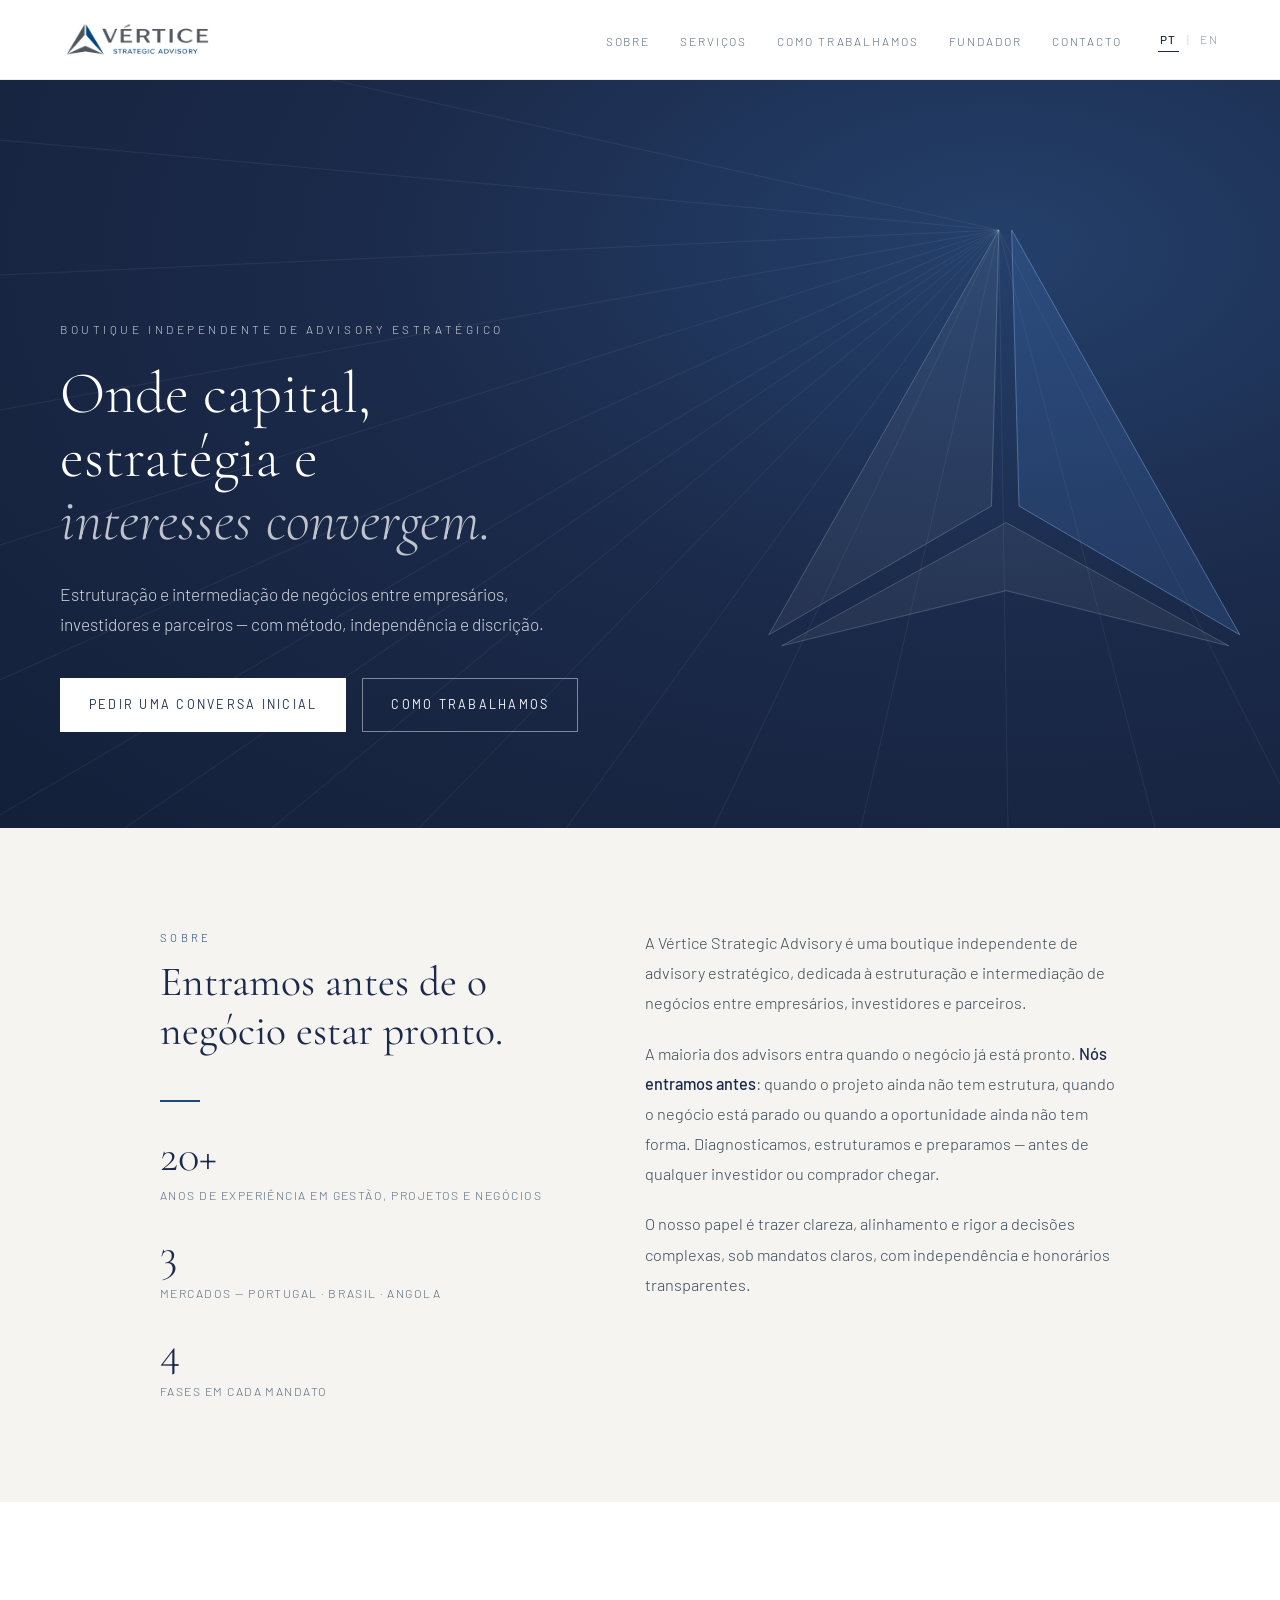
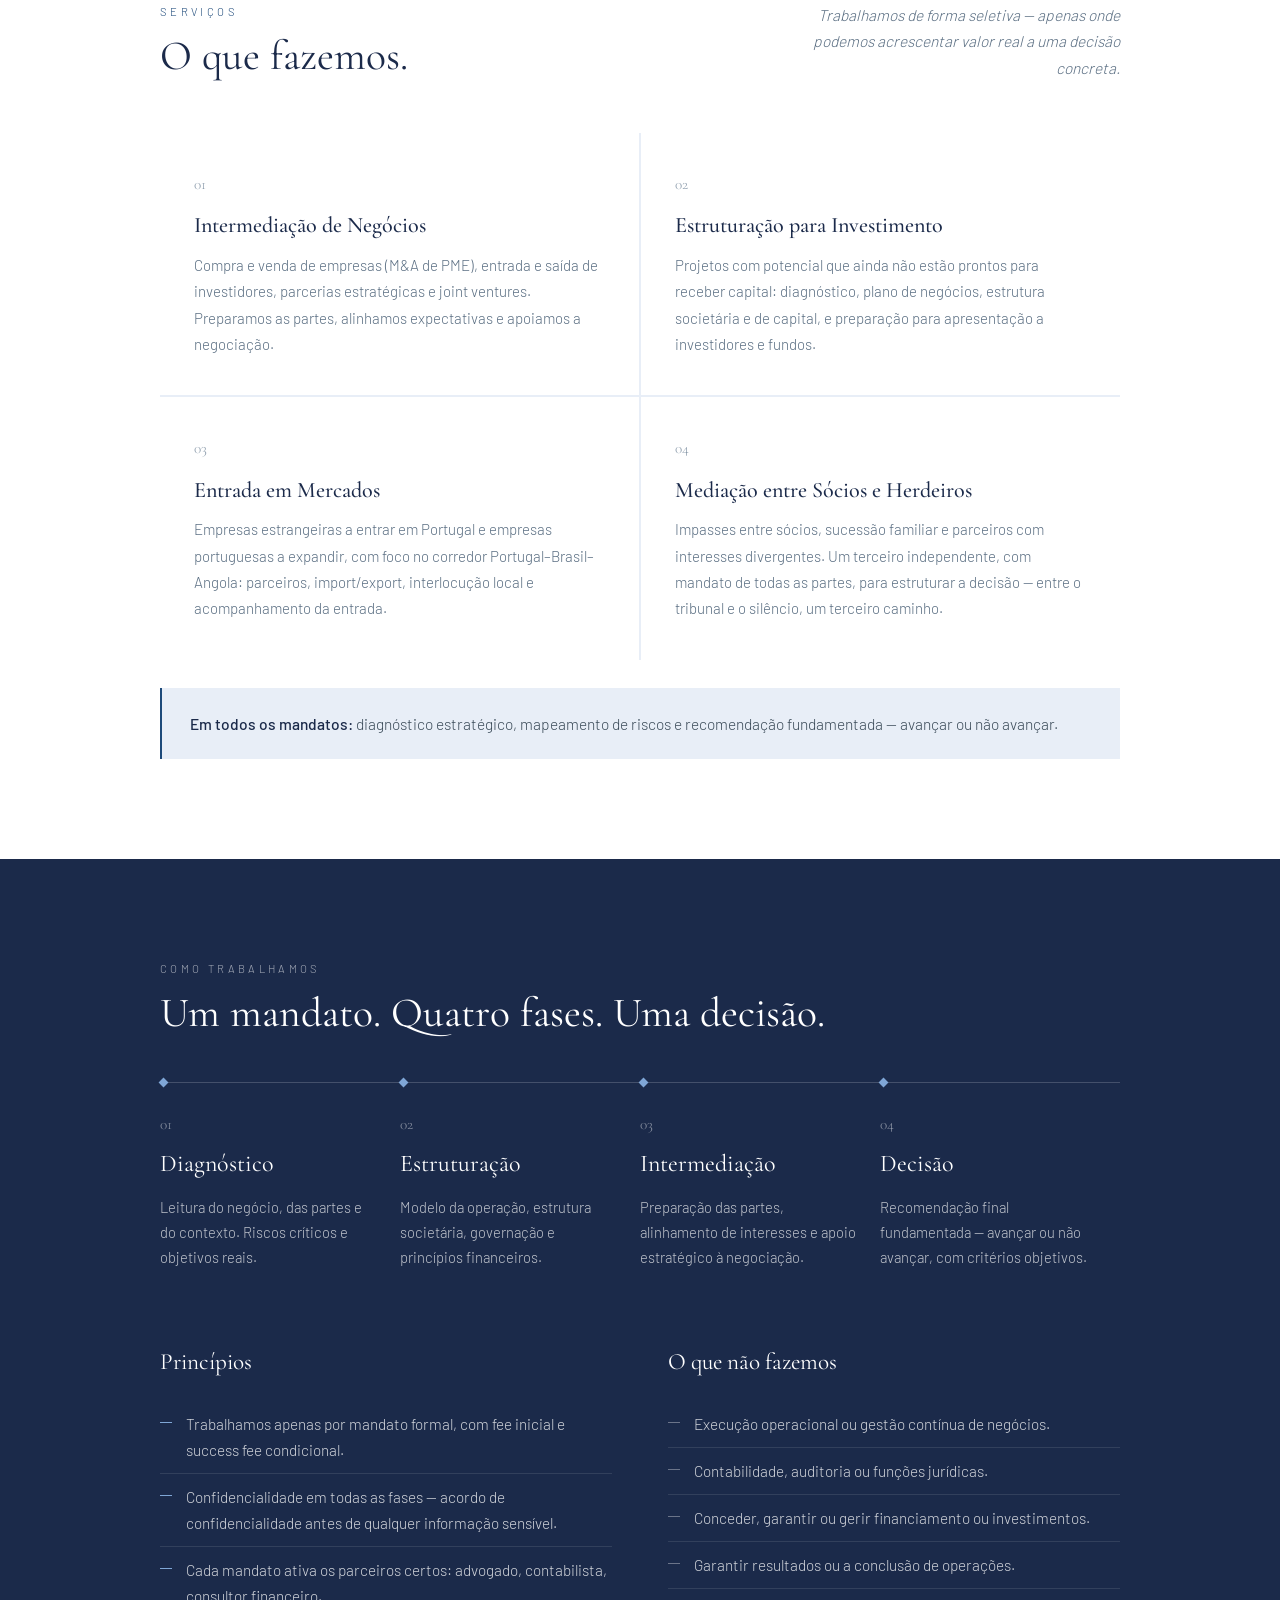
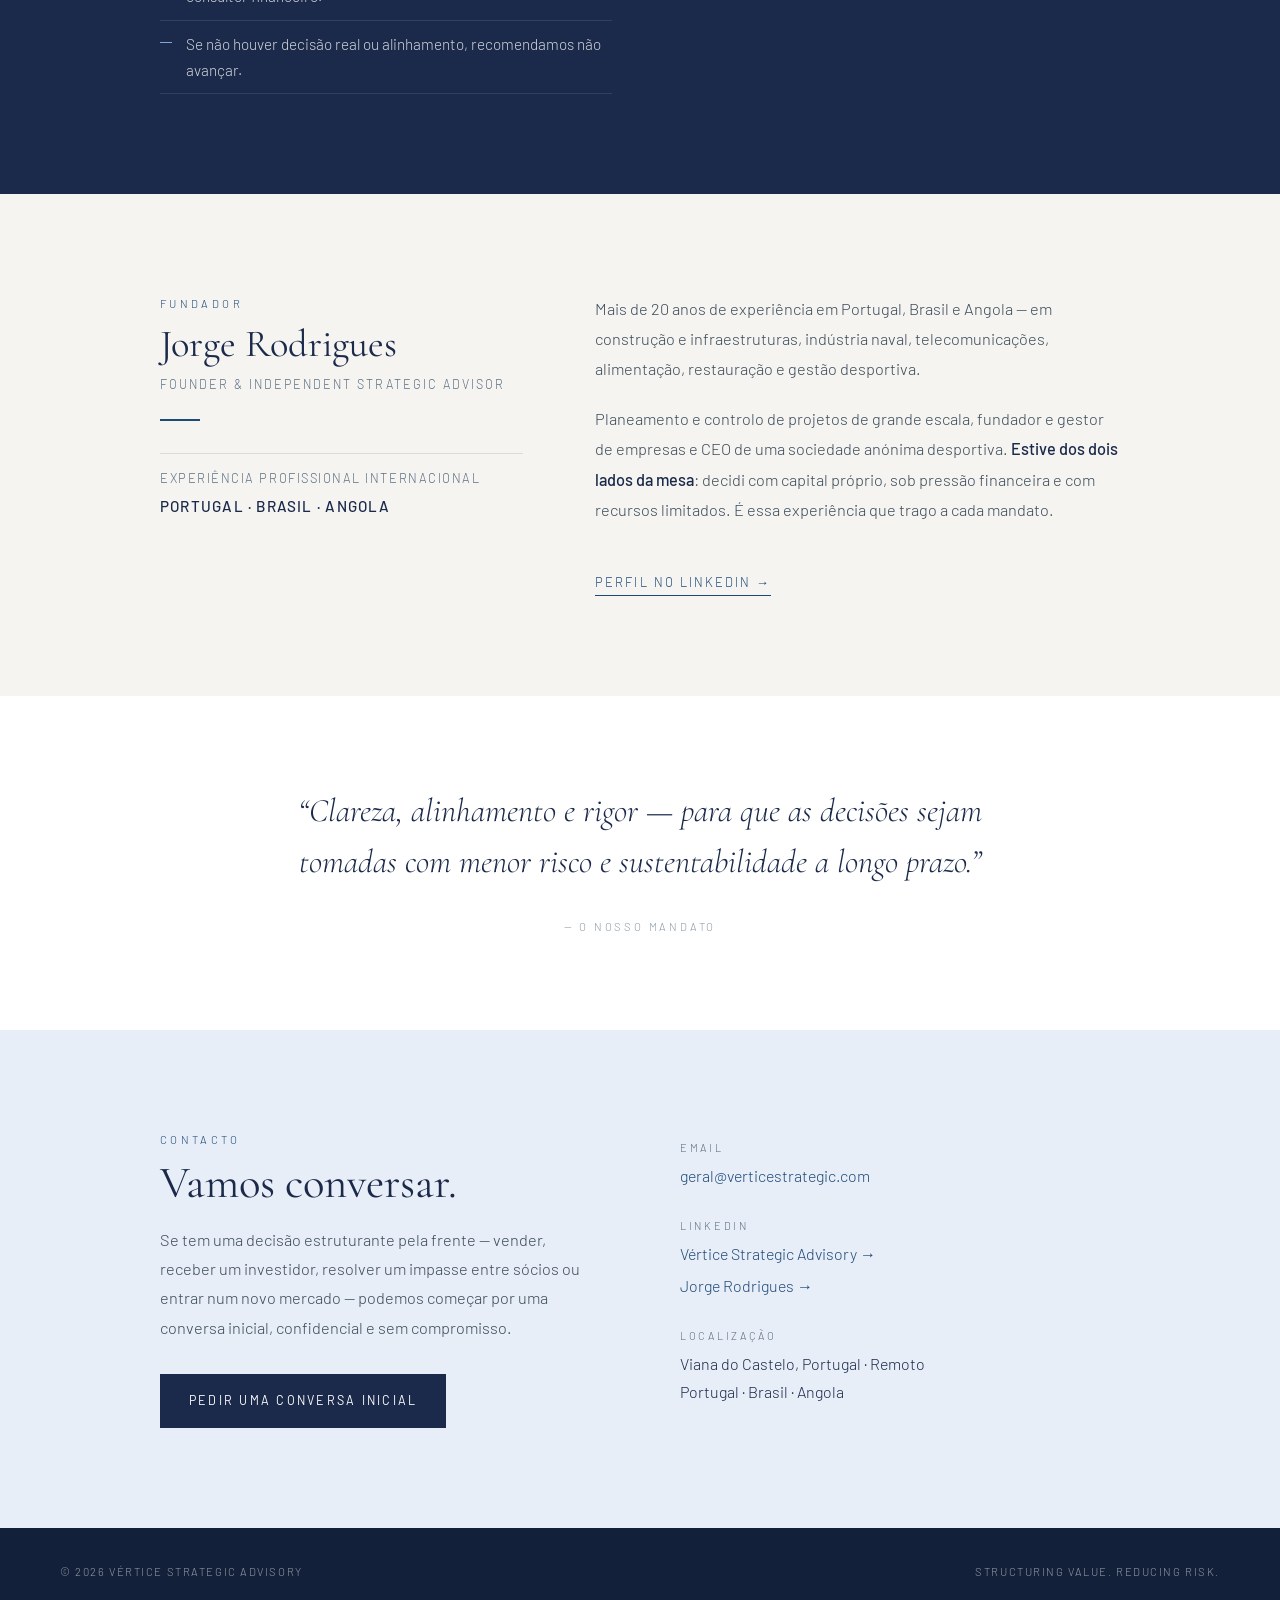
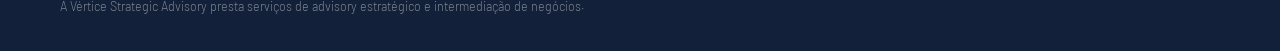
==== commit 44e01992: "Add files via upload" ====
--- a/index.html
+++ b/index.html
@@ -153,11 +153,7 @@
         <h2 class="founder-name">Jorge Rodrigues</h2>
         <p class="founder-role">Founder & Independent Strategic Advisor</p>
         <div class="rule"></div>
-        <ul class="track">
-          <li><strong>Brasil</strong>Planeamento e controlo da construção de um navio-sonda e de um estaleiro naval</li>
-          <li><strong>Angola</strong>Sócio-gerente em consultoria e comércio internacional · projeto de cabos submarinos de fibra ótica</li>
-          <li><strong>Portugal</strong>CEO de sociedade anónima desportiva · cofundador de empresas em alimentação e restauração</li>
-        </ul>
+        <p class="track-note">Experiência profissional internacional<strong>Portugal · Brasil · Angola</strong></p>
       </div>
       <div class="prose">
         <p>Mais de 20 anos de experiência em Portugal, Brasil e Angola — em construção e infraestruturas, indústria naval, telecomunicações, alimentação, restauração e gestão desportiva.</p>
@@ -206,7 +202,7 @@
       <span>© <span id="year">2026</span> Vértice Strategic Advisory</span>
       <span>Structuring Value. Reducing Risk.</span>
     </div>
-    <p class="disclaimer">A Vértice Strategic Advisory presta serviços de advisory estratégico e intermediação de negócios. Não concede, garante ou gere financiamento e não presta consultoria de investimento.</p>
+    <p class="disclaimer">A Vértice Strategic Advisory presta serviços de advisory estratégico e intermediação de negócios.</p>
   </footer>
 
   <script>
--- a/styles.css
+++ b/styles.css
@@ -65,7 +65,7 @@
 .hero {
   position: relative; min-height: 92vh;
   display: flex; align-items: flex-end; overflow: hidden;
-  padding: 80px 0 0;
+  padding: 150px 0 0;
   background: radial-gradient(ellipse at 78% 30%, #24406b 0%, var(--navy) 45%, var(--navy-2) 100%);
 }
 .hero-art { position: absolute; inset: 0; width: 100%; height: 100%; }
@@ -80,7 +80,7 @@
 }
 .hero-headline {
   font-family: var(--serif); font-weight: 300;
-  font-size: clamp(2.9rem, 6vw, 5.2rem); line-height: 1.06;
+  font-size: clamp(2.4rem, 4.6vw, 4rem); line-height: 1.08;
   color: var(--white); margin-bottom: 26px;
 }
 .hero-headline em { font-style: italic; color: rgba(255,255,255,0.72); }
@@ -204,7 +204,7 @@
   html { scroll-padding-top: 68px; }
   .nav-logo img { height: 38px; }
   section { padding: 68px 22px; }
-  .hero { min-height: 88vh; padding-top: 68px; }
+  .hero { min-height: 88vh; padding-top: 112px; }
   .hero-content { padding: 0 22px 64px; }
   .section-title { font-size: 2.1rem; }
   .about-grid, .founder-grid, .contact-grid, .principles { grid-template-columns: 1fr; gap: 40px; }
@@ -217,3 +217,7 @@
   footer { padding: 28px 22px; }
   .btn { padding: 14px 22px; }
 }
+
+/* Fundador — nota de experiência */
+.track-note { margin-top: 4px; padding-top: 14px; border-top: 1px solid rgba(90,110,130,0.18); font-size: 0.8rem; letter-spacing: 0.12em; text-transform: uppercase; color: var(--steel); line-height: 1.7; }
+.track-note strong { display: block; font-weight: 500; color: var(--navy); font-size: 0.95rem; letter-spacing: 0.08em; margin-top: 4px; }
